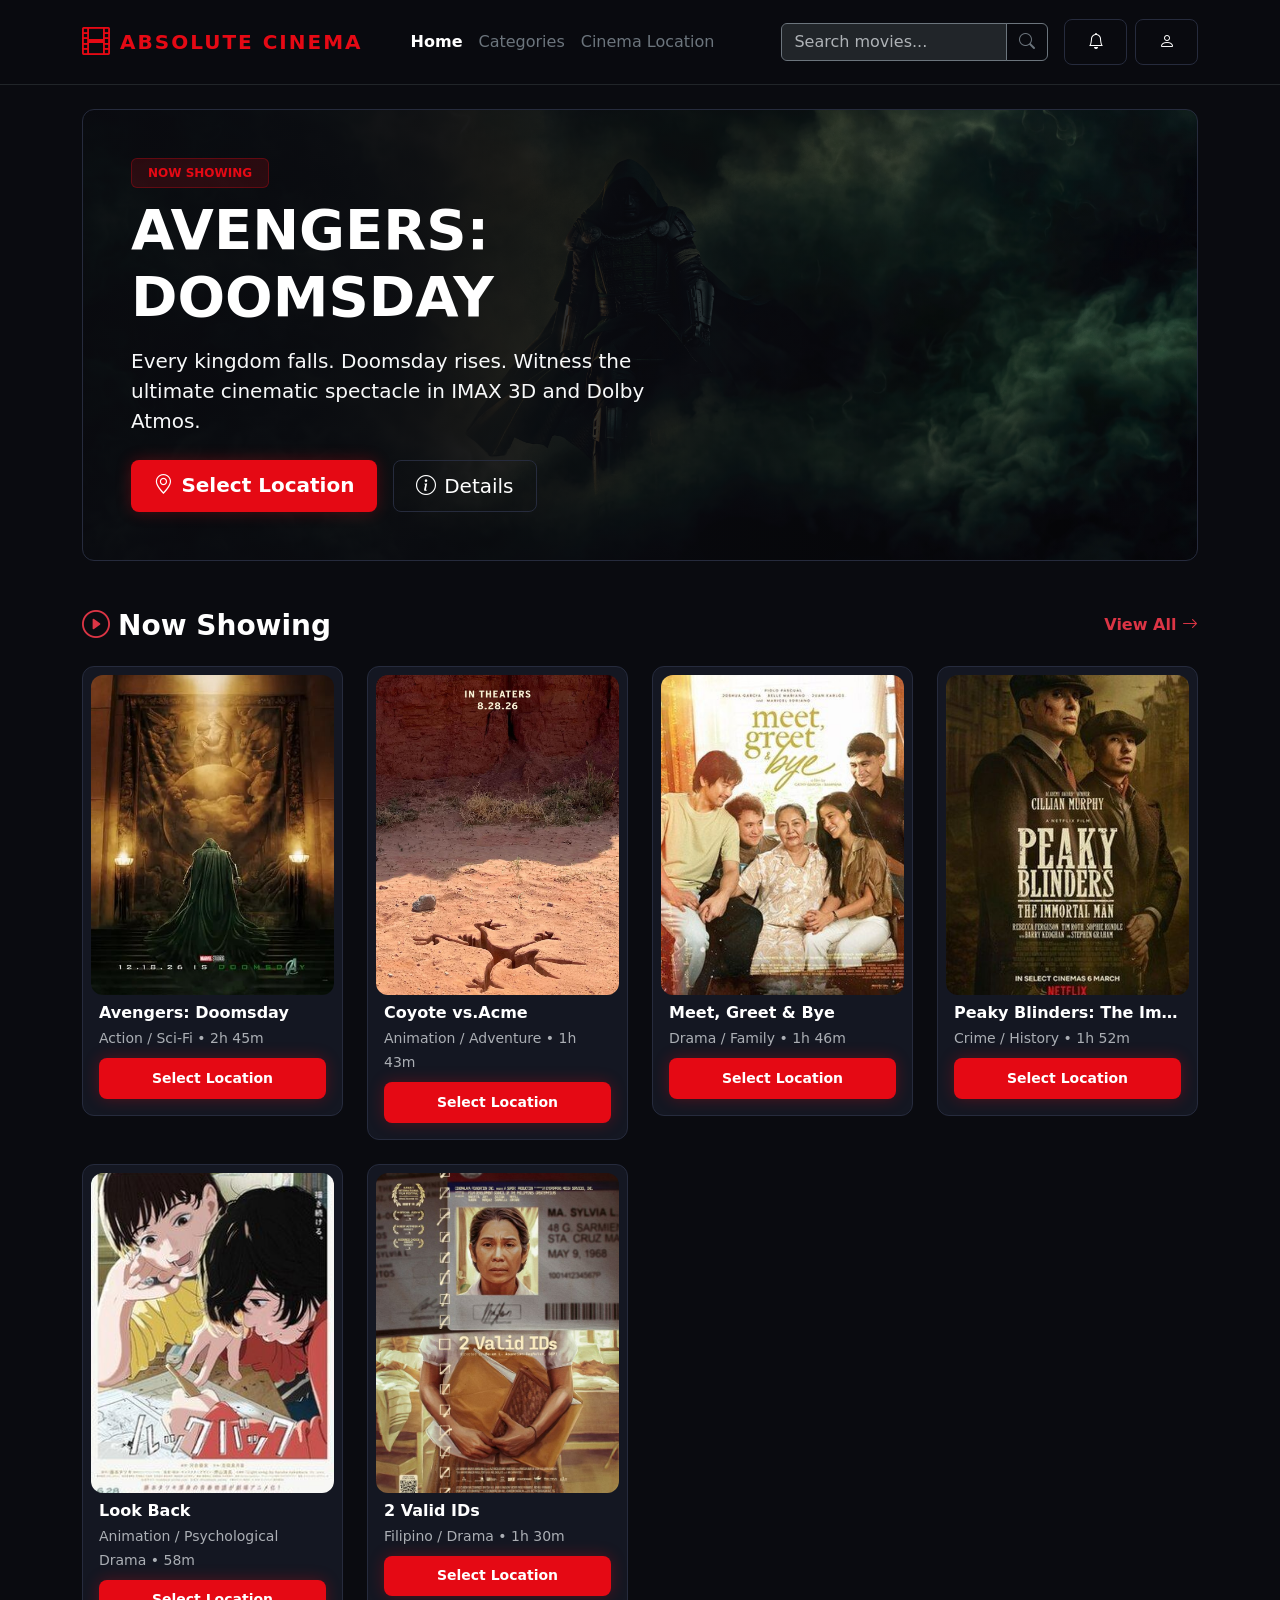
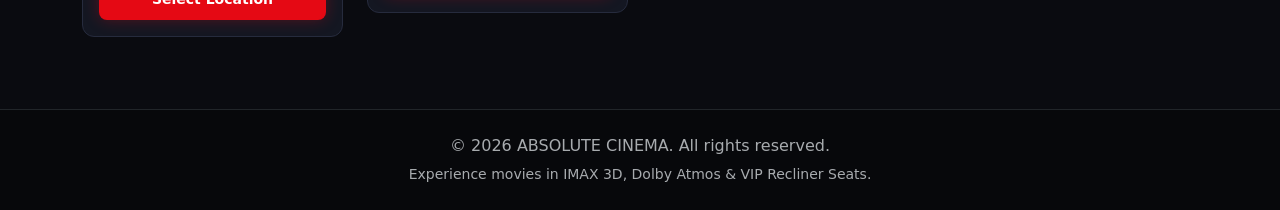
==== browse.html @ 1aeef42d "Update links from select-seats.html to location.html" ====
<!DOCTYPE html>
<html lang="en" data-bs-theme="dark">
<head>
  <meta charset="UTF-8">
  <meta name="viewport" content="width=device-width, initial-scale=1.0">
  <title>ABSOLUTE CINEMA</title>
  <link href="https://cdn.jsdelivr.net/npm/bootstrap@5.3.2/dist/css/bootstrap.min.css" rel="stylesheet">
  <link href="https://cdn.jsdelivr.net/npm/bootstrap-icons@1.11.1/font/bootstrap-icons.css" rel="stylesheet">
  <link rel="stylesheet" href="css/style.css">
</head>
<body>
  <!-- Navigation Header -->
  <nav class="navbar navbar-expand-lg sticky-top border-bottom border-dark py-3" style="background-color: rgba(10,11,16,0.95); backdrop-filter: blur(10px);">
    <div class="container">
      <a class="navbar-brand cinema-brand d-flex align-items-center gap-2" href="browse.html">
        <i class="bi bi-film fs-3"></i> ABSOLUTE CINEMA
      </a>
      <button class="navbar-toggler" type="button" data-bs-toggle="collapse" data-bs-target="#navContent">
        <span class="navbar-toggler-icon"></span>
      </button>
      <div class="collapse navbar-collapse" id="navContent">
        <ul class="navbar-nav me-auto mb-2 mb-lg-0 ms-lg-4">
          <li class="nav-item"><a class="nav-link active fw-bold text-white" href="browse.html">Home</a></li>
          <li class="nav-item"><a class="nav-link text-secondary" href="categories.html">Categories</a></li>
          <li class="nav-item"><a class="nav-link text-secondary" href="location.html">Cinema Location</a></li>
        </ul>
        <form class="d-flex me-3" action="search.html" method="GET">
          <div class="input-group">
            <input class="form-control bg-dark text-light border-secondary" type="search" name="q" placeholder="Search movies...">
            <button class="btn btn-outline-secondary" type="submit"><i class="bi bi-search"></i></button>
          </div>
        </form>
        <div class="d-flex gap-2">
          <a href="notifications.html" class="btn btn-cinema-outline position-relative"><i class="bi bi-bell"></i></a>
          <a href="profile.html" class="btn btn-cinema-outline"><i class="bi bi-person"></i></a>
        </div>
      </div>
    </div>
  </nav>
  <main class="py-4">

<div class="container">
  <!-- Hero Featured Banner -->
  <div class="bg-cinema-card p-4 p-md-5 mb-5 overflow-hidden position-relative" style="background: linear-gradient(90deg, rgba(10,11,16,0.95) 30%, rgba(10,11,16,0.4)), url('images/doomsday_landscape.jpg') center/cover;">
    <div class="row align-items-center">
      <div class="col-lg-7">
        <span class="badge badge-format mb-2 px-3 py-2">NOW SHOWING</span>
        <h1 class="display-4 fw-bold text-white mb-3">AVENGERS: DOOMSDAY</h1>
        <p class="lead text-light mb-4">Every kingdom falls. Doomsday rises. Witness the ultimate cinematic spectacle in IMAX 3D and Dolby Atmos.</p>
        <div class="d-flex gap-3">
          <a href="select-seats.html" class="btn btn-cinema btn-lg"><i class="bi bi-geo-alt me-2"></i>Select Location</a>
          <a href="movie-detail.html" class="btn btn-cinema-outline btn-lg"><i class="bi bi-info-circle me-2"></i>Details</a>
        </div>
      </div>
    </div>
  </div>

  <!-- Now Showing Section -->
  <div class="d-flex justify-content-between align-items-center mb-4">
    <h3 class="fw-bold m-0"><i class="bi bi-play-circle text-danger me-2"></i>Now Showing</h3>
    <a href="categories.html" class="text-danger text-decoration-none fw-semibold">View All <i class="bi bi-arrow-right"></i></a>
  </div>

  <div class="row g-4 mb-5">
    <div class="col-6 col-md-4 col-lg-3">
      <div class="poster-card bg-cinema-card p-2">
        <a href="movie-detail.html"><img src="images/avengersdoomsday.jpg" class="poster-img" alt="Poster"></a>
        <div class="p-2">
          <h6 class="fw-bold mb-1 text-truncate">Avengers: Doomsday</h6>
          <small class="text-muted">Action / Sci-Fi • 2h 45m</small>
          <a href="location.html" class="btn btn-cinema btn-sm w-100 mt-2">Select Location</a>
        </div>
      </div>
    </div>
    <div class="col-6 col-md-4 col-lg-3">
      <div class="poster-card bg-cinema-card p-2">
        <a href="movie-detail.html"><img src="images/coyotevsacme.jpg" class="poster-img" alt="Poster"></a>
        <div class="p-2">
          <h6 class="fw-bold mb-1 text-truncate">Coyote vs.Acme</h6>
          <small class="text-muted">Animation / Adventure • 1h 43m</small>
          <a href="location.html" class="btn btn-cinema btn-sm w-100 mt-2">Select Location</a>
        </div>
      </div>
    </div>
    <div class="col-6 col-md-4 col-lg-3">
      <div class="poster-card bg-cinema-card p-2">
        <a href="movie-detail.html"><img src="images/meetgreetbye.jpg" class="poster-img" alt="Poster"></a>
        <div class="p-2">
          <h6 class="fw-bold mb-1 text-truncate">Meet, Greet & Bye</h6>
          <small class="text-muted">Drama / Family • 1h 46m</small>
          <a href="location.html" class="btn btn-cinema btn-sm w-100 mt-2">Select Location</a>
        </div>
      </div>
    </div>
    <div class="col-6 col-md-4 col-lg-3">
      <div class="poster-card bg-cinema-card p-2">
        <a href="movie-detail.html"><img src="images/peakyblinders.jpg" class="poster-img" alt="Poster"></a>
        <div class="p-2">
          <h6 class="fw-bold mb-1 text-truncate">Peaky Blinders: The Immortal Man</h6>
          <small class="text-muted">Crime / History • 1h 52m</small>
          <a href="location.html" class="btn btn-cinema btn-sm w-100 mt-2">Select Location</a>
        </div>
      </div>
    </div>
    <div class="col-6 col-md-4 col-lg-3">
      <div class="poster-card bg-cinema-card p-2">
        <a href="movie-detail.html"><img src="images/lookback.jpg" class="poster-img" alt="Poster"></a>
        <div class="p-2">
          <h6 class="fw-bold mb-1 text-truncate">Look Back</h6>
          <small class="text-muted">Animation / Psychological Drama • 58m</small>
          <a href="select-seats.html" class="btn btn-cinema btn-sm w-100 mt-2">Select Location</a>
        </div>
      </div>
    </div>
    <div class="col-6 col-md-4 col-lg-3">
      <div class="poster-card bg-cinema-card p-2">
        <a href="movie-detail.html"><img src="images/2validids.jpg" class="poster-img" alt="Poster"></a>
        <div class="p-2">
          <h6 class="fw-bold mb-1 text-truncate">2 Valid IDs</h6>
          <small class="text-muted">Filipino / Drama • 1h 30m</small>
          <a href="select-seats.html" class="btn btn-cinema btn-sm w-100 mt-2">Select Location</a>
        </div>
      </div>
    </div>
  </div>
</div>
  </main>
  <!-- Footer -->
  <footer class="border-top border-dark py-4 mt-auto" style="background-color: #07080b;">
    <div class="container text-center text-muted">
      <p class="mb-1">&copy; 2026 ABSOLUTE CINEMA. All rights reserved.</p>
      <small>Experience movies in IMAX 3D, Dolby Atmos & VIP Recliner Seats.</small>
    </div>
  </footer>
  <script src="https://cdn.jsdelivr.net/npm/bootstrap@5.3.2/dist/js/bootstrap.bundle.min.js"></script>
  <script src="js/main.js"></script>
</body>
</html>
---- css/style.css ----
:root {
  --bg-dark: #0a0b10;
  --bg-card: #141722;
  --bg-card-hover: #1e2232;
  --border-color: #262b3d;
  --primary-red: #e50914;
  --primary-red-hover: #f6121d;
  --text-muted: #8c96ab;
}

body {
  background-color: var(--bg-dark);
  color: #ffffff;
  font-family: 'Segoe UI', system-ui, -apple-system, sans-serif;
  min-height: 100vh;
  display: flex;
  flex-direction: column;
}

main {
  flex: 1;
}

/* Layout Containers */
.nav-cinema {
  background-color: rgba(10, 11, 16, 0.95);
  backdrop-filter: blur(10px);
}

.footer-cinema {
  background-color: #07080b;
}

.container-profile {
  max-width: 920px;
}

/* Cards & Glass Panels */
.bg-cinema-card {
  background-color: var(--bg-card);
  border: 1px solid var(--border-color);
  border-radius: 12px;
}

.glass-panel {
  background-color: var(--bg-card);
  border: 1px solid var(--border-color);
  box-shadow: 0 10px 30px rgba(0, 0, 0, 0.5);
  backdrop-filter: blur(12px);
}

/* Glowing Avatar Ring */
.avatar-glow {
  width: 90px;
  height: 90px;
  padding: 3px;
  background: linear-gradient(135deg, var(--primary-red), #f59e0b, #800000);
  box-shadow: 0 0 25px rgba(229, 9, 20, 0.45);
}

.avatar-inner {
  width: 100%;
  height: 100%;
  border-radius: 50%;
  background-color: var(--bg-dark);
  display: flex;
  align-items: center;
  justify-content: center;
  font-weight: 700;
  font-size: 1.75rem;
  color: #ffffff;
}

/* Points Card & VIP Badges */
.points-card {
  background-color: var(--bg-dark);
  min-width: 140px;
}

.text-points-label {
  font-size: 0.65rem;
}

.text-brand-red {
  color: var(--primary-red) !important;
}

.badge-vip {
  background-color: rgba(245, 158, 11, 0.15);
  color: #f59e0b;
  border: 1px solid rgba(245, 158, 11, 0.4);
  font-size: 0.7rem;
  letter-spacing: 0.5px;
}

/* Form Controls */
.custom-input {
  background-color: var(--bg-dark) !important;
  border: 1px solid var(--border-color) !important;
  color: #ffffff !important;
  border-radius: 0.75rem;
}

.custom-input:focus {
  border-color: var(--primary-red) !important;
  box-shadow: 0 0 10px rgba(229, 9, 20, 0.3) !important;
}

/* Buttons */
.btn-brand-red,
.btn-cinema {
  background-color: var(--primary-red);
  color: #ffffff;
  font-weight: 600;
  border: none;
  border-radius: 8px;
  padding: 0.6rem 1.4rem;
  box-shadow: 0 0 15px rgba(229, 9, 20, 0.3);
  transition: all 0.2s ease;
}

.btn-brand-red:hover,
.btn-cinema:hover {
  background-color: var(--primary-red-hover);
  color: #ffffff;
  box-shadow: 0 0 20px rgba(229, 9, 20, 0.6);
}

.btn-cinema-outline {
  background-color: transparent;
  color: #ffffff;
  border: 1px solid var(--border-color);
  border-radius: 8px;
  padding: 0.6rem 1.4rem;
}

.btn-cinema-outline:hover {
  background-color: var(--bg-card-hover);
  color: #ffffff;
}

.btn-logout {
  background-color: rgba(229, 9, 20, 0.15);
  color: var(--primary-red);
  border: 1px solid rgba(229, 9, 20, 0.3);
  font-weight: 600;
  border-radius: 8px;
  padding: 0.6rem 1.4rem;
  transition: all 0.2s ease;
  text-decoration: none;
}

.btn-logout:hover {
  background-color: var(--primary-red);
  color: #ffffff;
}

/* Other Cinema Component Styles */
.cinema-brand {
  font-weight: 800;
  letter-spacing: 2px;
  color: var(--primary-red);
}

.poster-card {
  position: relative;
  overflow: hidden;
  border-radius: 12px;
  transition: transform 0.3s ease, box-shadow 0.3s ease;
}

.poster-card:hover {
  transform: translateY(-5px);
  box-shadow: 0 10px 20px rgba(0,0,0,0.5);
}

.poster-img {
  width: 100%;
  height: 320px;
  object-fit: cover;
  border-radius: 12px;
}

.screen-indicator {
  height: 8px;
  background: linear-gradient(to bottom, var(--primary-red), transparent);
  border-radius: 50% 50% 0 0 / 100% 100% 0 0;
  box-shadow: 0 -5px 15px rgba(229, 9, 20, 0.6);
  margin-bottom: 2rem;
}

.seat {
  width: 32px;
  height: 32px;
  border-radius: 6px;
  background-color: #2a3042;
  cursor: pointer;
  display: flex;
  align-items: center;
  justify-content: center;
  font-size: 0.75rem;
  user-select: none;
  transition: all 0.2s;
}

.seat.available:hover {
  background-color: #3b435d;
}

.seat.selected {
  background-color: var(--primary-red);
  color: #fff;
}

.seat.occupied {
  background-color: #171a24;
  color: #4a5268;
  cursor: not-allowed;
}

.badge-format {
  background-color: rgba(229, 9, 20, 0.15);
  color: var(--primary-red);
  border: 1px solid rgba(229, 9, 20, 0.3);
}
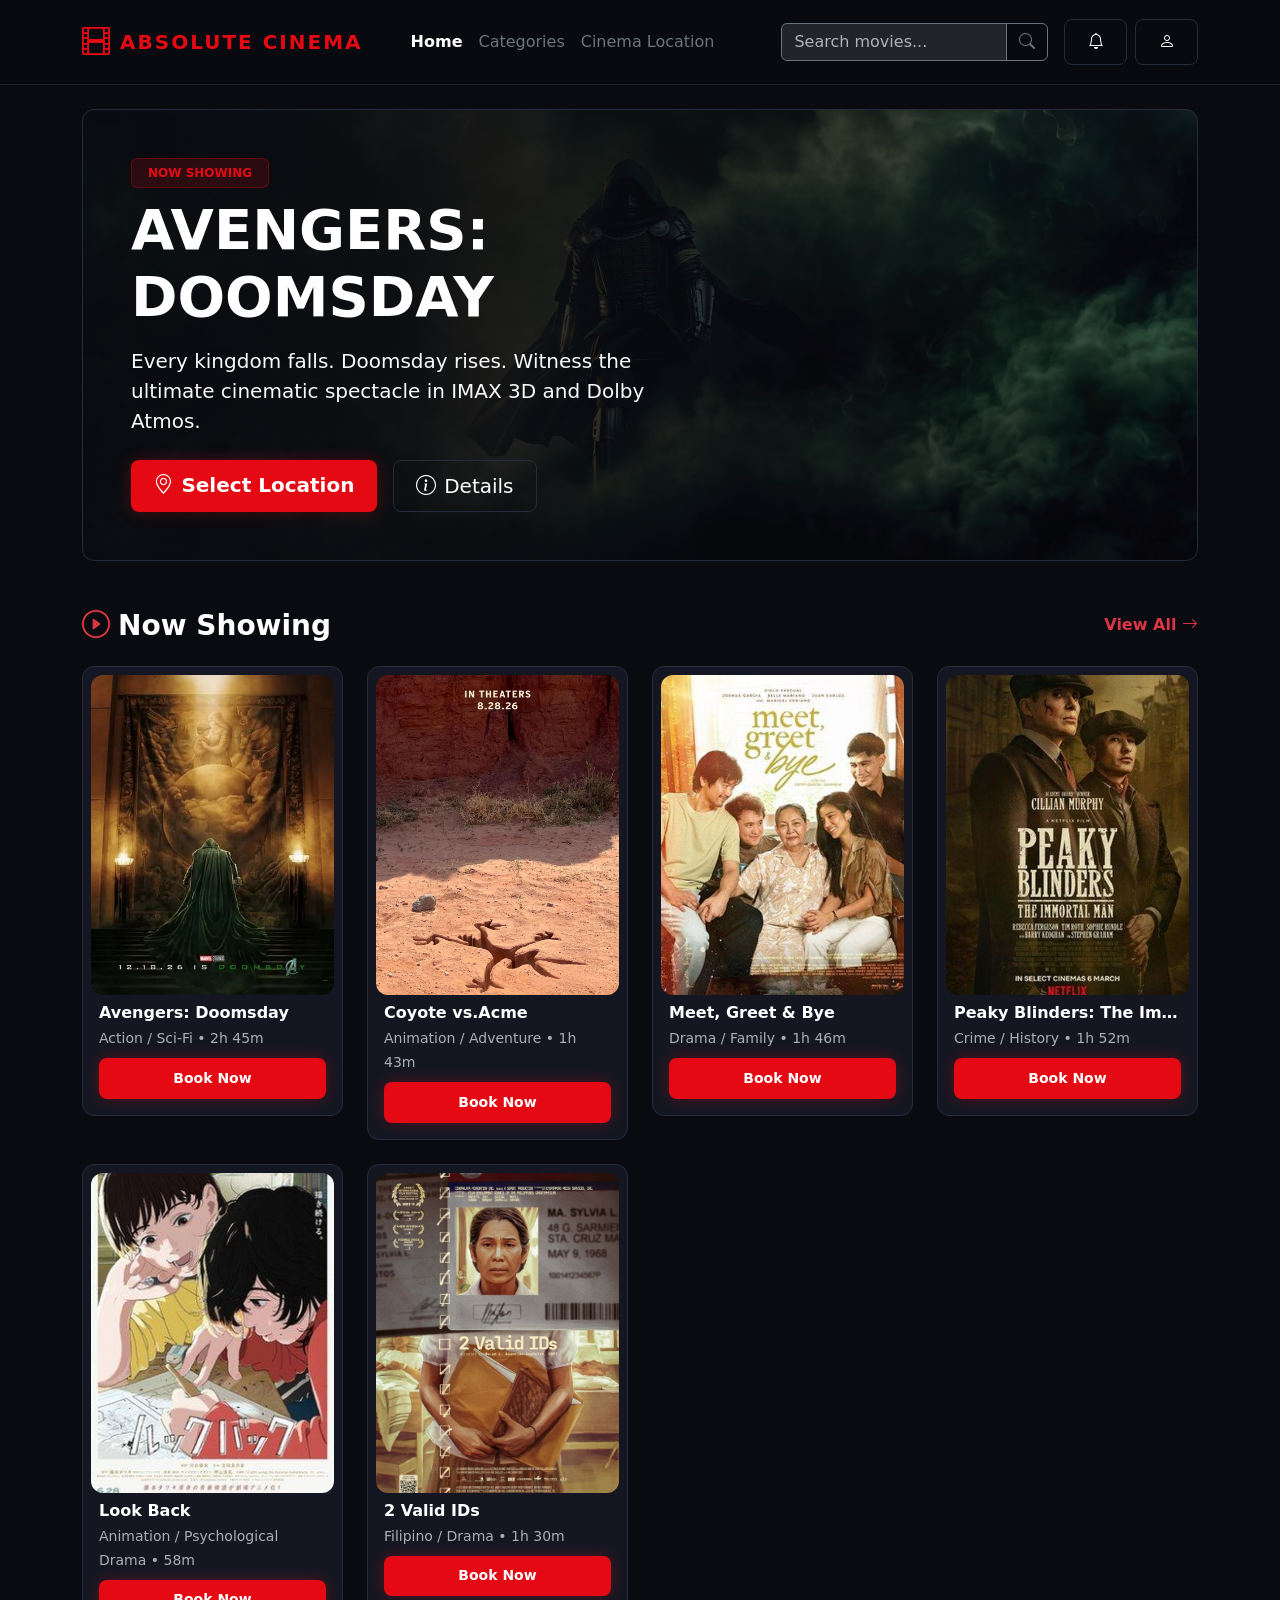
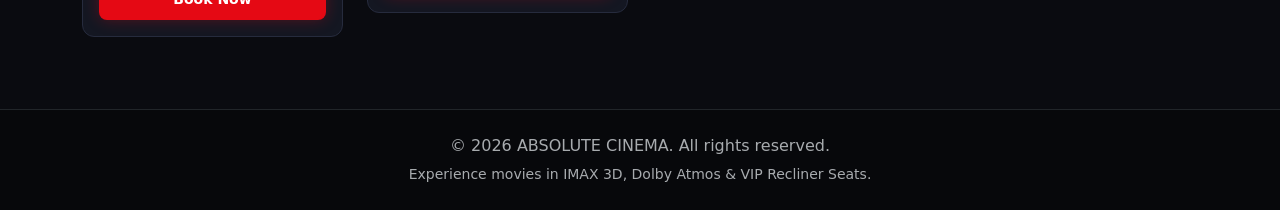
==== commit 11b3239c: "Update browse.html" ====
--- a/browse.html
+++ b/browse.html
@@ -64,61 +64,61 @@
   <div class="row g-4 mb-5">
     <div class="col-6 col-md-4 col-lg-3">
       <div class="poster-card bg-cinema-card p-2">
-        <a href="movie-detail.html"><img src="images/avengersdoomsday.jpg" class="poster-img" alt="Poster"></a>
+        <a href="movie-detail.html?id=avengers-doomsday"><img src="images/avengersdoomsday.jpg" class="poster-img" alt="Poster"></a>
         <div class="p-2">
           <h6 class="fw-bold mb-1 text-truncate">Avengers: Doomsday</h6>
           <small class="text-muted">Action / Sci-Fi • 2h 45m</small>
-          <a href="location.html" class="btn btn-cinema btn-sm w-100 mt-2">Select Location</a>
+          <a href="movie-detail.html?id=avengers-doomsday" class="btn btn-cinema btn-sm w-100 mt-2">Book Now</a>
         </div>
       </div>
     </div>
     <div class="col-6 col-md-4 col-lg-3">
       <div class="poster-card bg-cinema-card p-2">
-        <a href="movie-detail.html"><img src="images/coyotevsacme.jpg" class="poster-img" alt="Poster"></a>
+        <a href="movie-detail.html?id=coyote-vs-acme"><img src="images/coyotevsacme.jpg" class="poster-img" alt="Poster"></a>
         <div class="p-2">
           <h6 class="fw-bold mb-1 text-truncate">Coyote vs.Acme</h6>
           <small class="text-muted">Animation / Adventure • 1h 43m</small>
-          <a href="location.html" class="btn btn-cinema btn-sm w-100 mt-2">Select Location</a>
+          <a href="movie-detail.html?id=coyote-vs-acme" class="btn btn-cinema btn-sm w-100 mt-2">Book Now</a>
         </div>
       </div>
     </div>
     <div class="col-6 col-md-4 col-lg-3">
       <div class="poster-card bg-cinema-card p-2">
-        <a href="movie-detail.html"><img src="images/meetgreetbye.jpg" class="poster-img" alt="Poster"></a>
+        <a href="movie-detail.html?id=meet-greet-bye"><img src="images/meetgreetbye.jpg" class="poster-img" alt="Poster"></a>
         <div class="p-2">
           <h6 class="fw-bold mb-1 text-truncate">Meet, Greet & Bye</h6>
           <small class="text-muted">Drama / Family • 1h 46m</small>
-          <a href="location.html" class="btn btn-cinema btn-sm w-100 mt-2">Select Location</a>
+          <a href="movie-detail.html?id=meet-greet-bye" class="btn btn-cinema btn-sm w-100 mt-2">Book Now</a>
         </div>
       </div>
     </div>
     <div class="col-6 col-md-4 col-lg-3">
       <div class="poster-card bg-cinema-card p-2">
-        <a href="movie-detail.html"><img src="images/peakyblinders.jpg" class="poster-img" alt="Poster"></a>
+        <a href="movie-detail.html?id=peaky-blinders"><img src="images/peakyblinders.jpg" class="poster-img" alt="Poster"></a>
         <div class="p-2">
           <h6 class="fw-bold mb-1 text-truncate">Peaky Blinders: The Immortal Man</h6>
           <small class="text-muted">Crime / History • 1h 52m</small>
-          <a href="location.html" class="btn btn-cinema btn-sm w-100 mt-2">Select Location</a>
+          <a href="movie-detail.html?id=peaky-blinders" class="btn btn-cinema btn-sm w-100 mt-2">Book Now</a>
         </div>
       </div>
     </div>
     <div class="col-6 col-md-4 col-lg-3">
       <div class="poster-card bg-cinema-card p-2">
-        <a href="movie-detail.html"><img src="images/lookback.jpg" class="poster-img" alt="Poster"></a>
+        <a href="movie-detail.html?id=look-back"><img src="images/lookback.jpg" class="poster-img" alt="Poster"></a>
         <div class="p-2">
           <h6 class="fw-bold mb-1 text-truncate">Look Back</h6>
           <small class="text-muted">Animation / Psychological Drama • 58m</small>
-          <a href="select-seats.html" class="btn btn-cinema btn-sm w-100 mt-2">Select Location</a>
+          <a href="movie-detail.html?id=look-back" class="btn btn-cinema btn-sm w-100 mt-2">Book Now</a>
         </div>
       </div>
     </div>
     <div class="col-6 col-md-4 col-lg-3">
       <div class="poster-card bg-cinema-card p-2">
-        <a href="movie-detail.html"><img src="images/2validids.jpg" class="poster-img" alt="Poster"></a>
+        <a href="movie-detail.html?id=2-valid-ids"><img src="images/2validids.jpg" class="poster-img" alt="Poster"></a>
         <div class="p-2">
           <h6 class="fw-bold mb-1 text-truncate">2 Valid IDs</h6>
           <small class="text-muted">Filipino / Drama • 1h 30m</small>
-          <a href="select-seats.html" class="btn btn-cinema btn-sm w-100 mt-2">Select Location</a>
+          <a href="movie-detail.html?id=2-valid-ids" class="btn btn-cinema btn-sm w-100 mt-2">Book Now</a>
         </div>
       </div>
     </div>
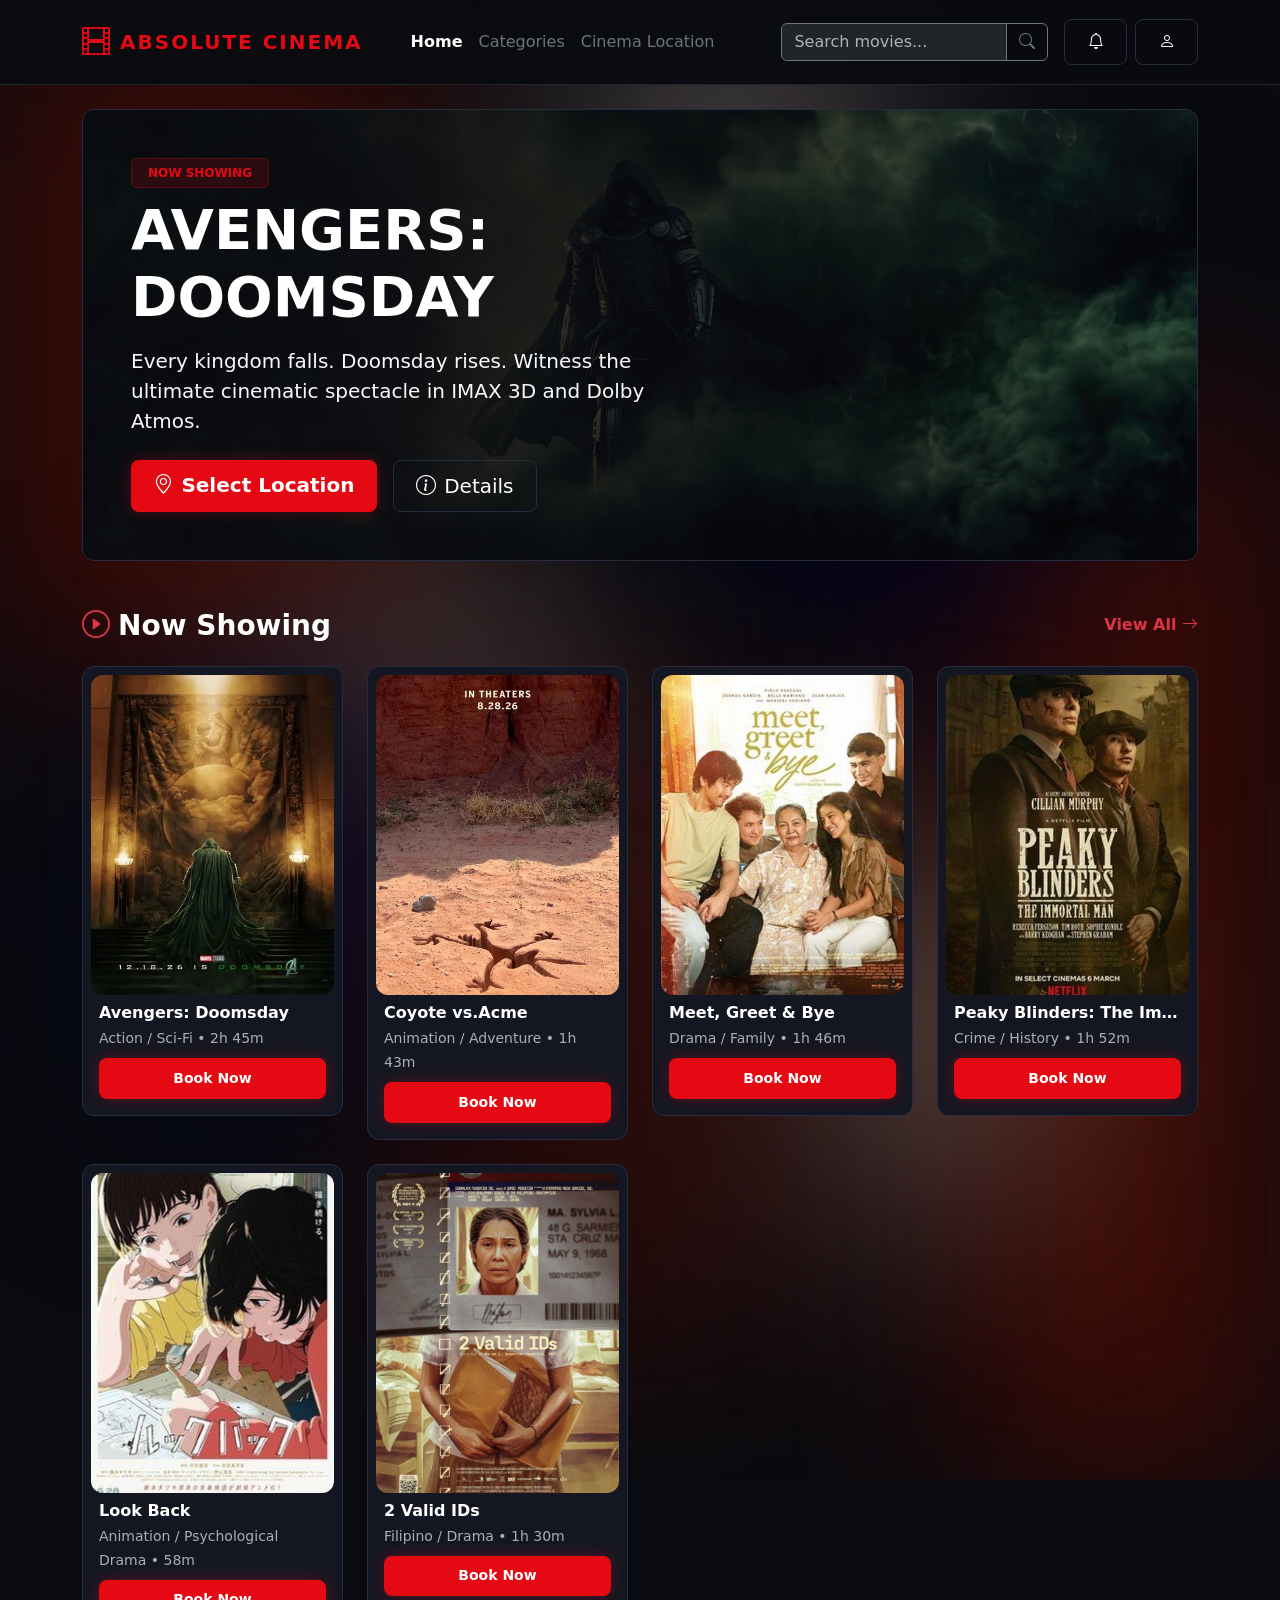
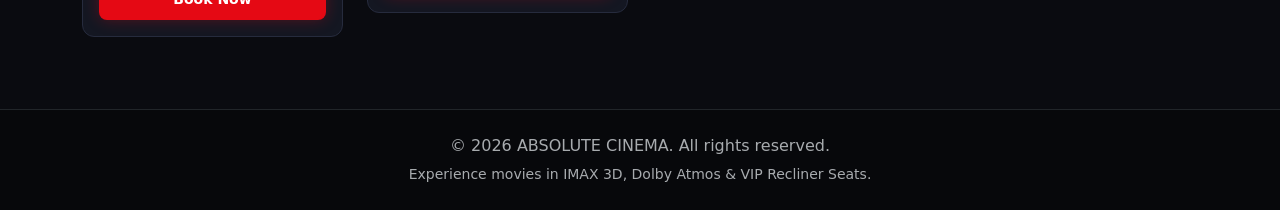
==== commit d5e7472e: "Update browse.html" ====
--- a/browse.html
+++ b/browse.html
@@ -9,6 +9,18 @@
   <link rel="stylesheet" href="css/style.css">
 </head>
 <body>
+
+<div class="blur-background">
+  <div class="blur-rect rect-1"></div>
+  <div class="blur-rect rect-2"></div>
+  <div class="blur-rect rect-3"></div>
+  <div class="blur-rect rect-4"></div>
+  <div class="blur-rect rect-5"></div>
+  <div class="blur-rect rect-6"></div>
+  <div class="blur-rect rect-7"></div>
+  <div class="blur-rect rect-8"></div>
+</div>
+
   <!-- Navigation Header -->
   <nav class="navbar navbar-expand-lg sticky-top border-bottom border-dark py-3" style="background-color: rgba(10,11,16,0.95); backdrop-filter: blur(10px);">
     <div class="container">
--- a/css/style.css
+++ b/css/style.css
@@ -7,6 +7,140 @@
   --primary-red-hover: #f6121d;
   --text-muted: #8c96ab;
 }
+
+/* ==========================================
+   BASE AMBIENT LAYER BLUR CONTAINER
+   ========================================== */
+
+.blur-background {
+  position: absolute;
+  top: 0;
+  left: 0;
+  width: 100%;
+  height: 100%;
+  min-height: 1480px;
+  overflow: hidden;
+  z-index: -1;
+  pointer-events: none;
+  background-color: #0a0b10;
+}
+
+.blur-rect {
+  position: absolute;
+  pointer-events: none;
+}
+
+/* ==========================================
+   DEFAULT / VARIANT 1 (FIGMA CO-ORDINATES)
+   ========================================== */
+
+.blur-background .rect-1 {
+  left: 0%; right: 67.81%; top: 1.82%; bottom: 54.53%;
+  background: #3D0B05; filter: blur(99.5px);
+}
+.blur-background .rect-2 {
+  left: 75.13%; right: 0%; top: 27.77%; bottom: 0%;
+  background: #3D0B05; filter: blur(99.5px);
+}
+.blur-background .rect-3 {
+  left: 23.65%; right: 56.57%; top: 39.53%; bottom: 40.34%;
+  background: rgba(215, 198, 178, 0.38); filter: blur(118.25px);
+}
+.blur-background .rect-4 {
+  left: 47.55%; right: 32.67%; top: 0%; bottom: 79.86%;
+  background: rgba(215, 198, 178, 0.38); filter: blur(118.25px);
+}
+.blur-background .rect-5 {
+  left: 59.04%; right: 17.01%; top: 17.57%; bottom: 58.04%;
+  background: #000320; filter: blur(117.25px);
+}
+.blur-background .rect-6 {
+  left: 12.22%; right: 63.84%; top: 47.43%; bottom: 28.18%;
+  background: #000320; filter: blur(117.25px);
+}
+.blur-background .rect-7 {
+  left: 61.12%; right: 19.1%; top: 59.66%; bottom: 20.2%;
+  background: rgba(215, 198, 178, 0.38); filter: blur(118.25px);
+}
+.blur-background .rect-8 {
+  left: 31.46%; right: 36.35%; top: 47.43%; bottom: 8.92%;
+  background: rgba(61, 11, 5, 0.56); filter: blur(99.5px);
+}
+
+/* ==========================================
+   VARIANT 2 (FIGMA CO-ORDINATES)
+   ========================================== */
+
+.blur-background.variant-2 .rect-1 {
+  left: 1.86%; right: 65.96%; top: 66.59%; bottom: -10.24%;
+  background: #3D0B05; filter: blur(99.5px); transform: rotate(-89.85deg);
+}
+.blur-background.variant-2 .rect-2 {
+  left: 28.48%; right: 46.65%; top: 0.07%; bottom: 27.7%;
+  background: #3D0B05; filter: blur(99.5px); transform: rotate(-89.85deg);
+}
+.blur-background.variant-2 .rect-3 {
+  left: 40.32%; right: 39.91%; top: 55.65%; bottom: 24.22%;
+  background: rgba(215, 198, 178, 0.38); filter: blur(118.25px); transform: rotate(-89.85deg);
+}
+.blur-background.variant-2 .rect-4 {
+  left: 0.12%; right: 80.1%; top: 32.08%; bottom: 47.79%;
+  background: rgba(215, 198, 178, 0.38); filter: blur(118.25px); transform: rotate(-89.85deg);
+}
+.blur-background.variant-2 .rect-5 {
+  left: 18.05%; right: 58.01%; top: 16.75%; bottom: 58.86%;
+  background: #000320; filter: blur(117.25px); transform: rotate(-89.85deg);
+}
+.blur-background.variant-2 .rect-6 {
+  left: 48.34%; right: 27.72%; top: 62.81%; bottom: 12.8%;
+  background: #000320; filter: blur(117.25px); transform: rotate(-89.85deg);
+}
+.blur-background.variant-2 .rect-7 {
+  left: 60.92%; right: 19.3%; top: 18.91%; bottom: 60.96%;
+  background: rgba(215, 198, 178, 0.38); filter: blur(118.25px); transform: rotate(-89.85deg);
+}
+.blur-background.variant-2 .rect-8 {
+  left: 48.39%; right: 19.43%; top: 35.82%; bottom: 20.53%;
+  background: rgba(61, 11, 5, 0.56); filter: blur(99.5px); transform: rotate(-89.85deg);
+}
+
+/* ==========================================
+   VARIANT 3 (FIGMA CO-ORDINATES)
+   ========================================== */
+
+.blur-background.variant-3 .rect-1 {
+  left: 27.37%; right: 40.45%; top: -1.66%; bottom: 58.01%;
+  background: #3D0B05; filter: blur(99.5px); transform: none;
+}
+.blur-background.variant-3 .rect-2 {
+  left: 61.11%; right: 14.04%; top: 65.91%; bottom: -9.97%;
+  background: #3D0B05; filter: blur(99.5px); transform: none;
+}
+.blur-background.variant-3 .rect-3 {
+  left: 10.33%; right: 69.89%; top: 37.4%; bottom: 42.47%;
+  background: rgba(215, 198, 178, 0.53); filter: blur(118.25px); transform: none;
+}
+.blur-background.variant-3 .rect-4 {
+  left: 55.35%; right: 24.87%; top: 0.03%; bottom: 79.83%;
+  background: rgba(215, 198, 178, 0.38); filter: blur(118.25px); transform: none;
+}
+.blur-background.variant-3 .rect-5 {
+  left: 88.01%; right: -11.95%; top: 3.41%; bottom: 72.2%;
+  background: #000320; filter: blur(117.25px); transform: none;
+}
+.blur-background.variant-3 .rect-6 {
+  left: -3.71%; right: 79.77%; top: 15.64%; bottom: 59.97%;
+  background: #000320; filter: blur(117.25px); transform: none;
+}
+.blur-background.variant-3 .rect-7 {
+  left: 47.26%; right: 32.96%; top: 79.9%; bottom: -0.03%;
+  background: rgba(215, 198, 178, 0.38); filter: blur(118.25px); transform: none;
+}
+.blur-background.variant-3 .rect-8 {
+  left: 31.46%; right: 23.94%; top: 47.47%; bottom: 8.89%;
+  background: rgba(61, 11, 5, 0.56); filter: blur(99.5px); transform: none;
+}
+
 
 body {
   background-color: var(--bg-dark);
@@ -182,11 +316,11 @@
 }
 
 .screen-indicator {
-  height: 8px;
-  background: linear-gradient(to bottom, var(--primary-red), transparent);
+  height: 18px;
+  background: linear-gradient(180deg, #ffffff 0%, rgba(229, 9, 20, 0.8) 50%, rgba(229, 9, 20, 0) 100%);
   border-radius: 50% 50% 0 0 / 100% 100% 0 0;
-  box-shadow: 0 -5px 15px rgba(229, 9, 20, 0.6);
-  margin-bottom: 2rem;
+  box-shadow: 0 15px 30px rgba(229, 9, 20, 0.5);
+  transform: rotateX(-10deg);
 }
 
 .seat {
@@ -204,7 +338,7 @@
 }
 
 .seat.available:hover {
-  background-color: #3b435d;
+  background-color: #5d3b3d;
 }
 
 .seat.selected {
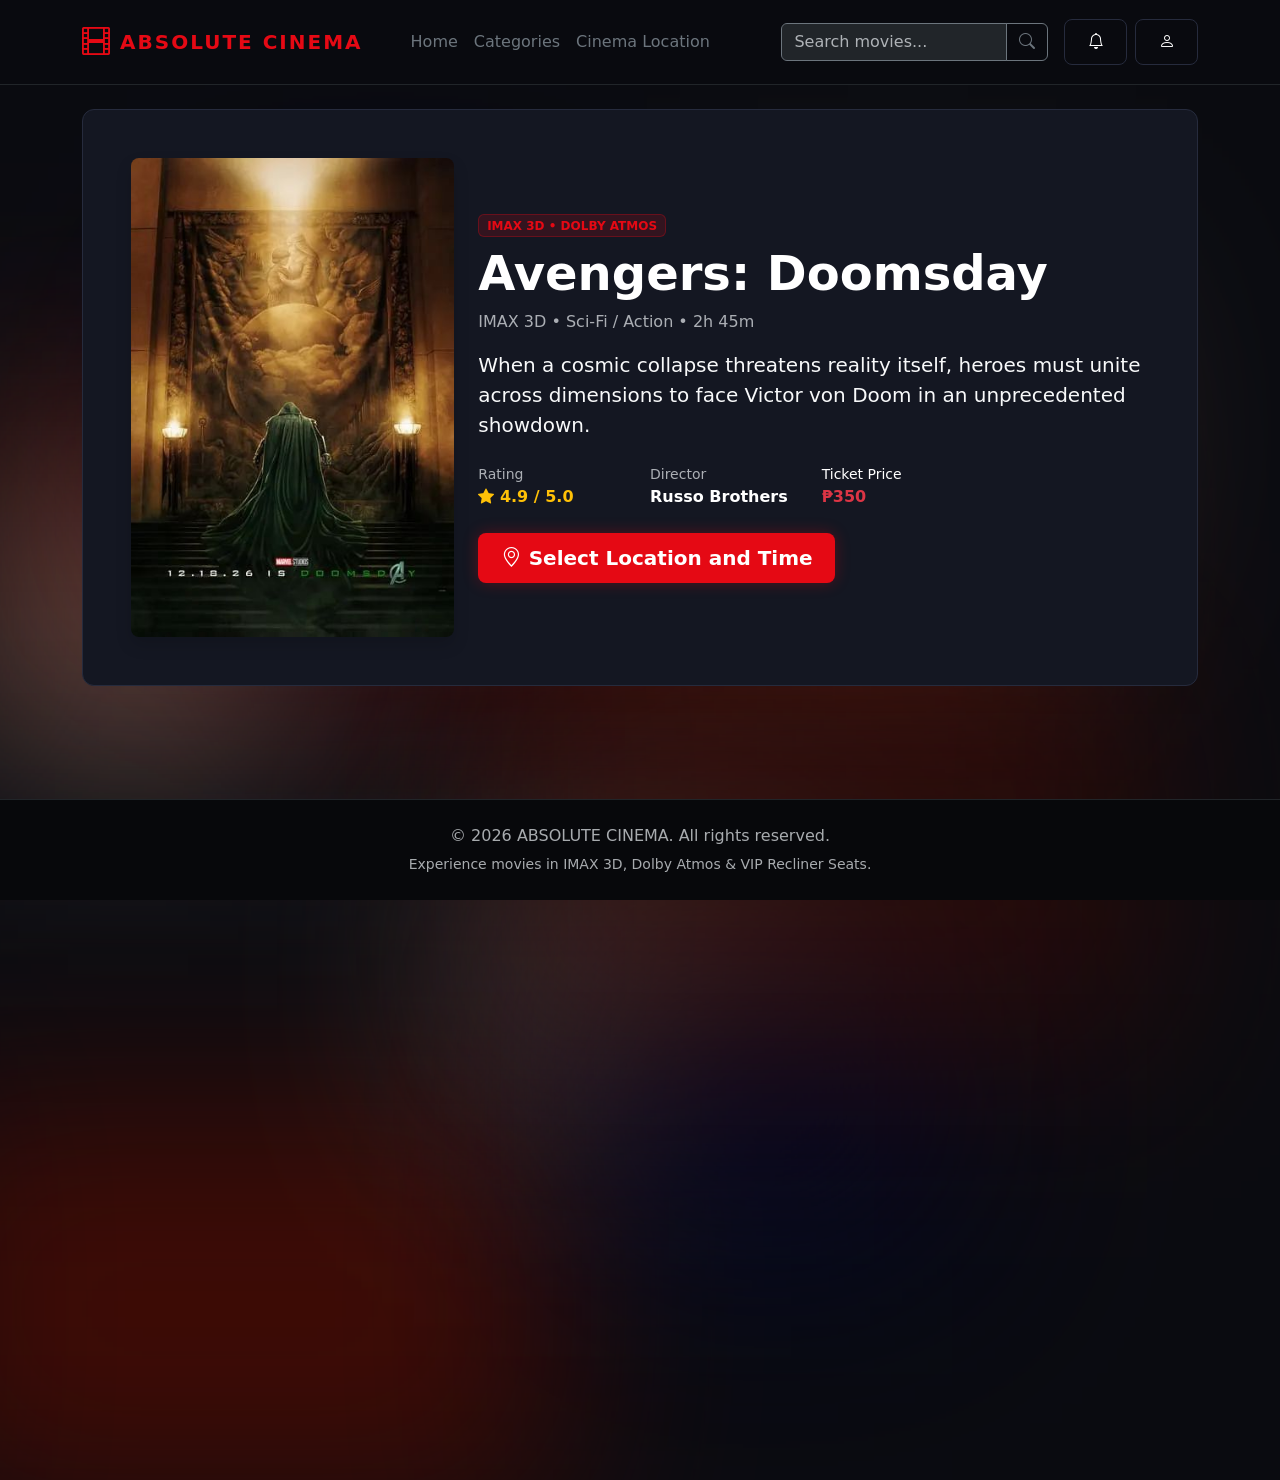
==== commit c42917e2: "Update browse.html" ====
--- a/browse.html
+++ b/browse.html
@@ -10,7 +10,7 @@
 </head>
 <body>
 
-<div class="blur-background">
+<div class="blur-background variant-2">
   <div class="blur-rect rect-1"></div>
   <div class="blur-rect rect-2"></div>
   <div class="blur-rect rect-3"></div>
@@ -32,7 +32,7 @@
       </button>
       <div class="collapse navbar-collapse" id="navContent">
         <ul class="navbar-nav me-auto mb-2 mb-lg-0 ms-lg-4">
-          <li class="nav-item"><a class="nav-link active fw-bold text-white" href="browse.html">Home</a></li>
+          <li class="nav-item"><a class="nav-link text-secondary" href="browse.html">Home</a></li>
           <li class="nav-item"><a class="nav-link text-secondary" href="categories.html">Categories</a></li>
           <li class="nav-item"><a class="nav-link text-secondary" href="location.html">Cinema Location</a></li>
         </ul>
@@ -49,93 +49,37 @@
       </div>
     </div>
   </nav>
-  <main class="py-4">
-
-<div class="container">
-  <!-- Hero Featured Banner -->
-  <div class="bg-cinema-card p-4 p-md-5 mb-5 overflow-hidden position-relative" style="background: linear-gradient(90deg, rgba(10,11,16,0.95) 30%, rgba(10,11,16,0.4)), url('images/doomsday_landscape.jpg') center/cover;">
-    <div class="row align-items-center">
-      <div class="col-lg-7">
-        <span class="badge badge-format mb-2 px-3 py-2">NOW SHOWING</span>
-        <h1 class="display-4 fw-bold text-white mb-3">AVENGERS: DOOMSDAY</h1>
-        <p class="lead text-light mb-4">Every kingdom falls. Doomsday rises. Witness the ultimate cinematic spectacle in IMAX 3D and Dolby Atmos.</p>
-        <div class="d-flex gap-3">
-          <a href="select-seats.html" class="btn btn-cinema btn-lg"><i class="bi bi-geo-alt me-2"></i>Select Location</a>
-          <a href="movie-detail.html" class="btn btn-cinema-outline btn-lg"><i class="bi bi-info-circle me-2"></i>Details</a>
+ <main class="py-4">
+    <div class="container">
+      <div class="bg-cinema-card p-4 p-md-5 mb-4">
+        <div class="row g-4 align-items-center">
+          <div class="col-md-4">
+            <img id="detail-img" src="" class="img-fluid rounded-3 shadow" alt="Movie Poster">
+          </div>
+          <div class="col-md-8">
+            <span id="detail-format" class="badge badge-format mb-2"></span>
+            <h1 id="detail-title" class="display-5 fw-bold mb-2"></h1>
+            <p id="detail-meta" class="text-muted mb-3"></p>
+            <p id="detail-description" class="lead text-light mb-4"></p>
+            <div class="row g-3 mb-4">
+              <div class="col-6 col-sm-3">
+                <small class="text-muted d-block">Rating</small>
+                <span id="detail-rating" class="fw-bold text-warning"></span>
+              </div>
+              <div class="col-6 col-sm-3">
+                <small class="text-muted d-block">Director</small>
+                <span id="detail-director" class="fw-bold"></span>
+              </div>
+              <div class="col-6 col-sm-3">
+                <small class="text d-block">Ticket Price</small>
+                <span id="detail-price" class="fw-bold text-danger"></span>
+              </div>
+            </div>
+            <a id="location-btn" href="location.html" class="btn btn-cinema btn-lg"><i class="bi bi-geo-alt me-2"></i>Select Location and Time</a>
+          </div>
         </div>
       </div>
     </div>
-  </div>
-
-  <!-- Now Showing Section -->
-  <div class="d-flex justify-content-between align-items-center mb-4">
-    <h3 class="fw-bold m-0"><i class="bi bi-play-circle text-danger me-2"></i>Now Showing</h3>
-    <a href="categories.html" class="text-danger text-decoration-none fw-semibold">View All <i class="bi bi-arrow-right"></i></a>
-  </div>
-
-  <div class="row g-4 mb-5">
-    <div class="col-6 col-md-4 col-lg-3">
-      <div class="poster-card bg-cinema-card p-2">
-        <a href="movie-detail.html?id=avengers-doomsday"><img src="images/avengersdoomsday.jpg" class="poster-img" alt="Poster"></a>
-        <div class="p-2">
-          <h6 class="fw-bold mb-1 text-truncate">Avengers: Doomsday</h6>
-          <small class="text-muted">Action / Sci-Fi • 2h 45m</small>
-          <a href="movie-detail.html?id=avengers-doomsday" class="btn btn-cinema btn-sm w-100 mt-2">Book Now</a>
-        </div>
-      </div>
-    </div>
-    <div class="col-6 col-md-4 col-lg-3">
-      <div class="poster-card bg-cinema-card p-2">
-        <a href="movie-detail.html?id=coyote-vs-acme"><img src="images/coyotevsacme.jpg" class="poster-img" alt="Poster"></a>
-        <div class="p-2">
-          <h6 class="fw-bold mb-1 text-truncate">Coyote vs.Acme</h6>
-          <small class="text-muted">Animation / Adventure • 1h 43m</small>
-          <a href="movie-detail.html?id=coyote-vs-acme" class="btn btn-cinema btn-sm w-100 mt-2">Book Now</a>
-        </div>
-      </div>
-    </div>
-    <div class="col-6 col-md-4 col-lg-3">
-      <div class="poster-card bg-cinema-card p-2">
-        <a href="movie-detail.html?id=meet-greet-bye"><img src="images/meetgreetbye.jpg" class="poster-img" alt="Poster"></a>
-        <div class="p-2">
-          <h6 class="fw-bold mb-1 text-truncate">Meet, Greet & Bye</h6>
-          <small class="text-muted">Drama / Family • 1h 46m</small>
-          <a href="movie-detail.html?id=meet-greet-bye" class="btn btn-cinema btn-sm w-100 mt-2">Book Now</a>
-        </div>
-      </div>
-    </div>
-    <div class="col-6 col-md-4 col-lg-3">
-      <div class="poster-card bg-cinema-card p-2">
-        <a href="movie-detail.html?id=peaky-blinders"><img src="images/peakyblinders.jpg" class="poster-img" alt="Poster"></a>
-        <div class="p-2">
-          <h6 class="fw-bold mb-1 text-truncate">Peaky Blinders: The Immortal Man</h6>
-          <small class="text-muted">Crime / History • 1h 52m</small>
-          <a href="movie-detail.html?id=peaky-blinders" class="btn btn-cinema btn-sm w-100 mt-2">Book Now</a>
-        </div>
-      </div>
-    </div>
-    <div class="col-6 col-md-4 col-lg-3">
-      <div class="poster-card bg-cinema-card p-2">
-        <a href="movie-detail.html?id=look-back"><img src="images/lookback.jpg" class="poster-img" alt="Poster"></a>
-        <div class="p-2">
-          <h6 class="fw-bold mb-1 text-truncate">Look Back</h6>
-          <small class="text-muted">Animation / Psychological Drama • 58m</small>
-          <a href="movie-detail.html?id=look-back" class="btn btn-cinema btn-sm w-100 mt-2">Book Now</a>
-        </div>
-      </div>
-    </div>
-    <div class="col-6 col-md-4 col-lg-3">
-      <div class="poster-card bg-cinema-card p-2">
-        <a href="movie-detail.html?id=2-valid-ids"><img src="images/2validids.jpg" class="poster-img" alt="Poster"></a>
-        <div class="p-2">
-          <h6 class="fw-bold mb-1 text-truncate">2 Valid IDs</h6>
-          <small class="text-muted">Filipino / Drama • 1h 30m</small>
-          <a href="movie-detail.html?id=2-valid-ids" class="btn btn-cinema btn-sm w-100 mt-2">Book Now</a>
-        </div>
-      </div>
-    </div>
-  </div>
-</div>
   </main>
   <!-- Footer -->
   <footer class="border-top border-dark py-4 mt-auto" style="background-color: #07080b;">
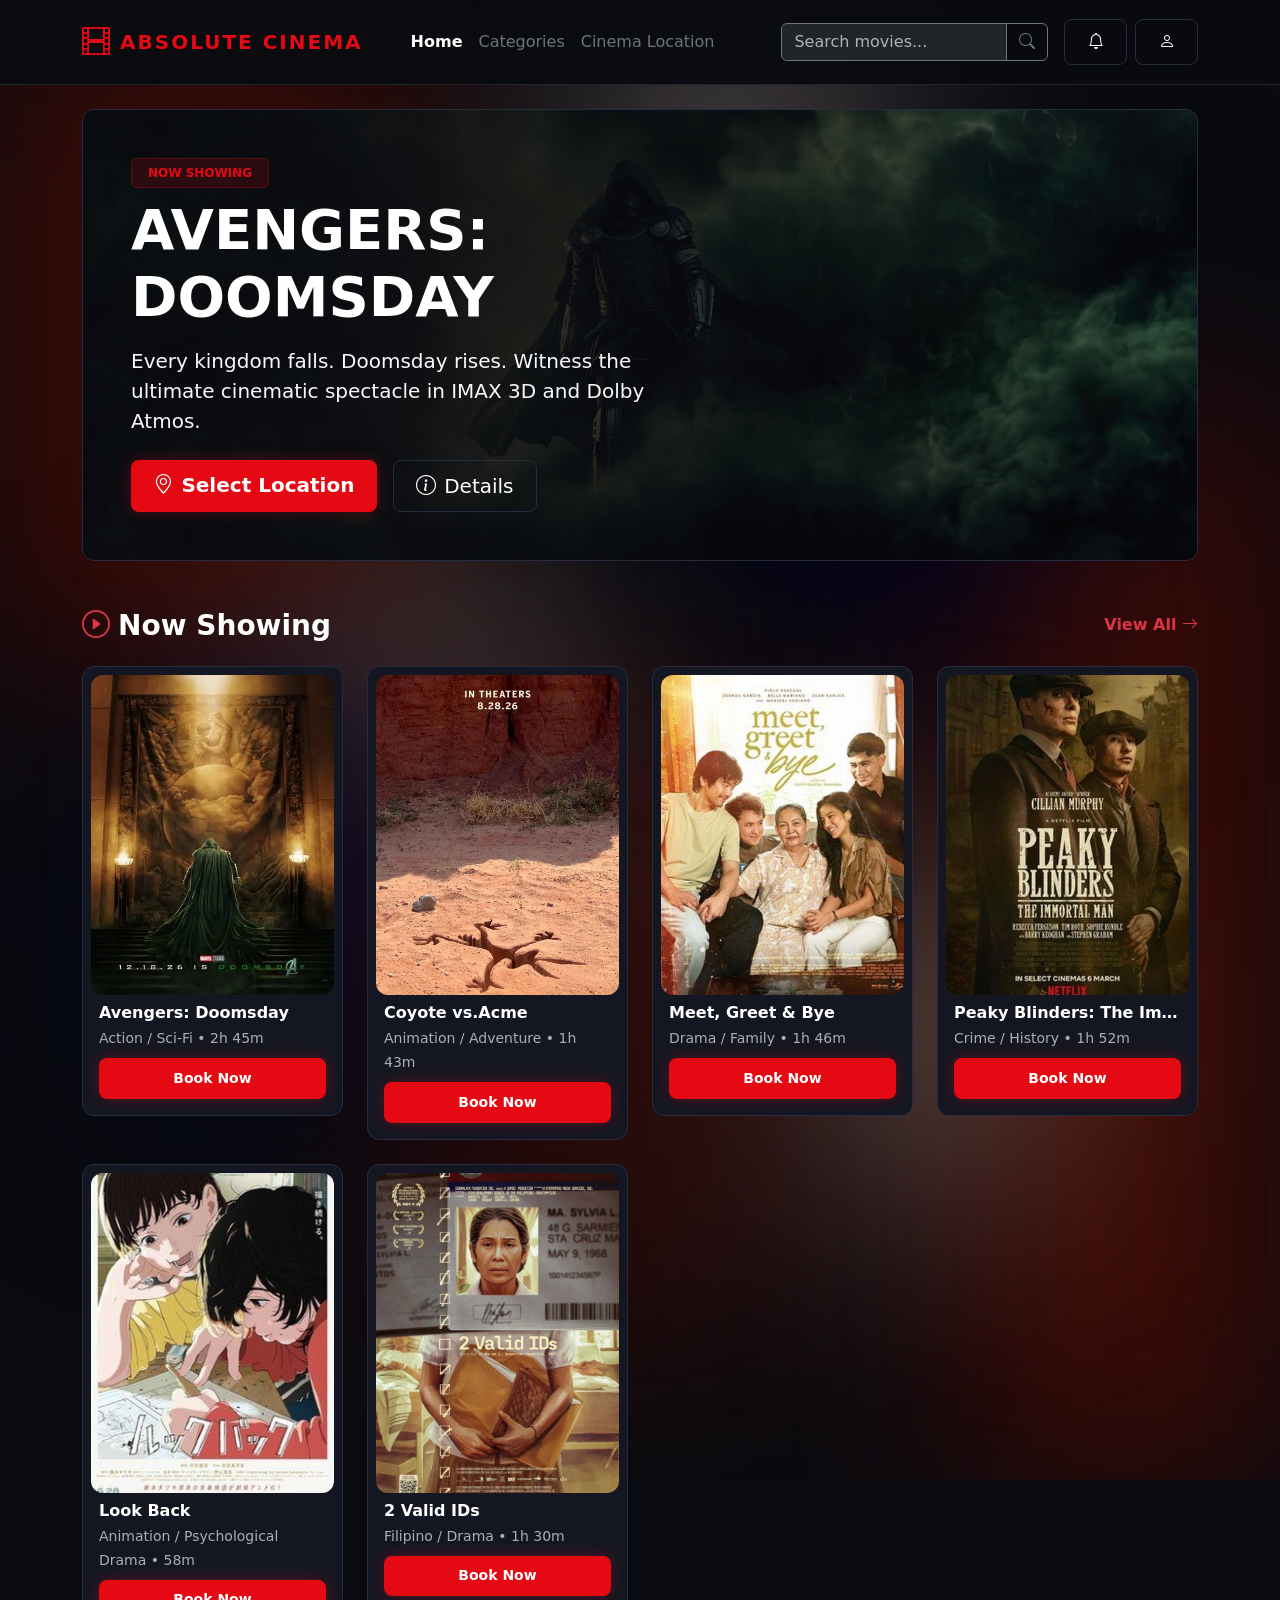
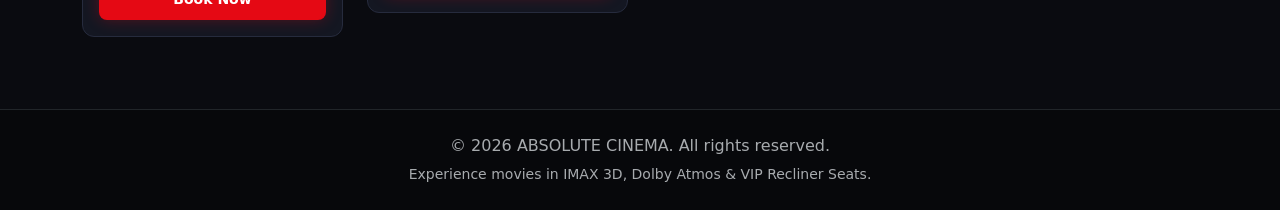
==== commit e3dbc321: "Update browse.html" ====
--- a/browse.html
+++ b/browse.html
@@ -10,7 +10,7 @@
 </head>
 <body>
 
-<div class="blur-background variant-2">
+<div class="blur-background">
   <div class="blur-rect rect-1"></div>
   <div class="blur-rect rect-2"></div>
   <div class="blur-rect rect-3"></div>
@@ -32,7 +32,7 @@
       </button>
       <div class="collapse navbar-collapse" id="navContent">
         <ul class="navbar-nav me-auto mb-2 mb-lg-0 ms-lg-4">
-          <li class="nav-item"><a class="nav-link text-secondary" href="browse.html">Home</a></li>
+          <li class="nav-item"><a class="nav-link active fw-bold text-white" href="browse.html">Home</a></li>
           <li class="nav-item"><a class="nav-link text-secondary" href="categories.html">Categories</a></li>
           <li class="nav-item"><a class="nav-link text-secondary" href="location.html">Cinema Location</a></li>
         </ul>
@@ -49,37 +49,93 @@
       </div>
     </div>
   </nav>
- <main class="py-4">
-    <div class="container">
-      <div class="bg-cinema-card p-4 p-md-5 mb-4">
-        <div class="row g-4 align-items-center">
-          <div class="col-md-4">
-            <img id="detail-img" src="" class="img-fluid rounded-3 shadow" alt="Movie Poster">
-          </div>
-          <div class="col-md-8">
-            <span id="detail-format" class="badge badge-format mb-2"></span>
-            <h1 id="detail-title" class="display-5 fw-bold mb-2"></h1>
-            <p id="detail-meta" class="text-muted mb-3"></p>
-            <p id="detail-description" class="lead text-light mb-4"></p>
-            <div class="row g-3 mb-4">
-              <div class="col-6 col-sm-3">
-                <small class="text-muted d-block">Rating</small>
-                <span id="detail-rating" class="fw-bold text-warning"></span>
-              </div>
-              <div class="col-6 col-sm-3">
-                <small class="text-muted d-block">Director</small>
-                <span id="detail-director" class="fw-bold"></span>
-              </div>
-              <div class="col-6 col-sm-3">
-                <small class="text d-block">Ticket Price</small>
-                <span id="detail-price" class="fw-bold text-danger"></span>
-              </div>
-            </div>
-            <a id="location-btn" href="location.html" class="btn btn-cinema btn-lg"><i class="bi bi-geo-alt me-2"></i>Select Location and Time</a>
-          </div>
+  <main class="py-4">
+
+<div class="container">
+  <!-- Hero Featured Banner -->
+  <div class="bg-cinema-card p-4 p-md-5 mb-5 overflow-hidden position-relative" style="background: linear-gradient(90deg, rgba(10,11,16,0.95) 30%, rgba(10,11,16,0.4)), url('images/doomsday_landscape.jpg') center/cover;">
+    <div class="row align-items-center">
+      <div class="col-lg-7">
+        <span class="badge badge-format mb-2 px-3 py-2">NOW SHOWING</span>
+        <h1 class="display-4 fw-bold text-white mb-3">AVENGERS: DOOMSDAY</h1>
+        <p class="lead text-light mb-4">Every kingdom falls. Doomsday rises. Witness the ultimate cinematic spectacle in IMAX 3D and Dolby Atmos.</p>
+        <div class="d-flex gap-3">
+          <a href="select-seats.html" class="btn btn-cinema btn-lg"><i class="bi bi-geo-alt me-2"></i>Select Location</a>
+          <a href="movie-detail.html" class="btn btn-cinema-outline btn-lg"><i class="bi bi-info-circle me-2"></i>Details</a>
         </div>
       </div>
     </div>
+  </div>
+
+  <!-- Now Showing Section -->
+  <div class="d-flex justify-content-between align-items-center mb-4">
+    <h3 class="fw-bold m-0"><i class="bi bi-play-circle text-danger me-2"></i>Now Showing</h3>
+    <a href="categories.html" class="text-danger text-decoration-none fw-semibold">View All <i class="bi bi-arrow-right"></i></a>
+  </div>
+
+  <div class="row g-4 mb-5">
+    <div class="col-6 col-md-4 col-lg-3">
+      <div class="poster-card bg-cinema-card p-2">
+        <a href="movie-detail.html?id=avengers-doomsday"><img src="images/avengersdoomsday.jpg" class="poster-img" alt="Poster"></a>
+        <div class="p-2">
+          <h6 class="fw-bold mb-1 text-truncate">Avengers: Doomsday</h6>
+          <small class="text-muted">Action / Sci-Fi • 2h 45m</small>
+          <a href="movie-detail.html?id=avengers-doomsday" class="btn btn-cinema btn-sm w-100 mt-2">Book Now</a>
+        </div>
+      </div>
+    </div>
+    <div class="col-6 col-md-4 col-lg-3">
+      <div class="poster-card bg-cinema-card p-2">
+        <a href="movie-detail.html?id=coyote-vs-acme"><img src="images/coyotevsacme.jpg" class="poster-img" alt="Poster"></a>
+        <div class="p-2">
+          <h6 class="fw-bold mb-1 text-truncate">Coyote vs.Acme</h6>
+          <small class="text-muted">Animation / Adventure • 1h 43m</small>
+          <a href="movie-detail.html?id=coyote-vs-acme" class="btn btn-cinema btn-sm w-100 mt-2">Book Now</a>
+        </div>
+      </div>
+    </div>
+    <div class="col-6 col-md-4 col-lg-3">
+      <div class="poster-card bg-cinema-card p-2">
+        <a href="movie-detail.html?id=meet-greet-bye"><img src="images/meetgreetbye.jpg" class="poster-img" alt="Poster"></a>
+        <div class="p-2">
+          <h6 class="fw-bold mb-1 text-truncate">Meet, Greet & Bye</h6>
+          <small class="text-muted">Drama / Family • 1h 46m</small>
+          <a href="movie-detail.html?id=meet-greet-bye" class="btn btn-cinema btn-sm w-100 mt-2">Book Now</a>
+        </div>
+      </div>
+    </div>
+    <div class="col-6 col-md-4 col-lg-3">
+      <div class="poster-card bg-cinema-card p-2">
+        <a href="movie-detail.html?id=peaky-blinders"><img src="images/peakyblinders.jpg" class="poster-img" alt="Poster"></a>
+        <div class="p-2">
+          <h6 class="fw-bold mb-1 text-truncate">Peaky Blinders: The Immortal Man</h6>
+          <small class="text-muted">Crime / History • 1h 52m</small>
+          <a href="movie-detail.html?id=peaky-blinders" class="btn btn-cinema btn-sm w-100 mt-2">Book Now</a>
+        </div>
+      </div>
+    </div>
+    <div class="col-6 col-md-4 col-lg-3">
+      <div class="poster-card bg-cinema-card p-2">
+        <a href="movie-detail.html?id=look-back"><img src="images/lookback.jpg" class="poster-img" alt="Poster"></a>
+        <div class="p-2">
+          <h6 class="fw-bold mb-1 text-truncate">Look Back</h6>
+          <small class="text-muted">Animation / Psychological Drama • 58m</small>
+          <a href="movie-detail.html?id=look-back" class="btn btn-cinema btn-sm w-100 mt-2">Book Now</a>
+        </div>
+      </div>
+    </div>
+    <div class="col-6 col-md-4 col-lg-3">
+      <div class="poster-card bg-cinema-card p-2">
+        <a href="movie-detail.html?id=2-valid-ids"><img src="images/2validids.jpg" class="poster-img" alt="Poster"></a>
+        <div class="p-2">
+          <h6 class="fw-bold mb-1 text-truncate">2 Valid IDs</h6>
+          <small class="text-muted">Filipino / Drama • 1h 30m</small>
+          <a href="movie-detail.html?id=2-valid-ids" class="btn btn-cinema btn-sm w-100 mt-2">Book Now</a>
+        </div>
+      </div>
+    </div>
+  </div>
+</div>
   </main>
   <!-- Footer -->
   <footer class="border-top border-dark py-4 mt-auto" style="background-color: #07080b;">
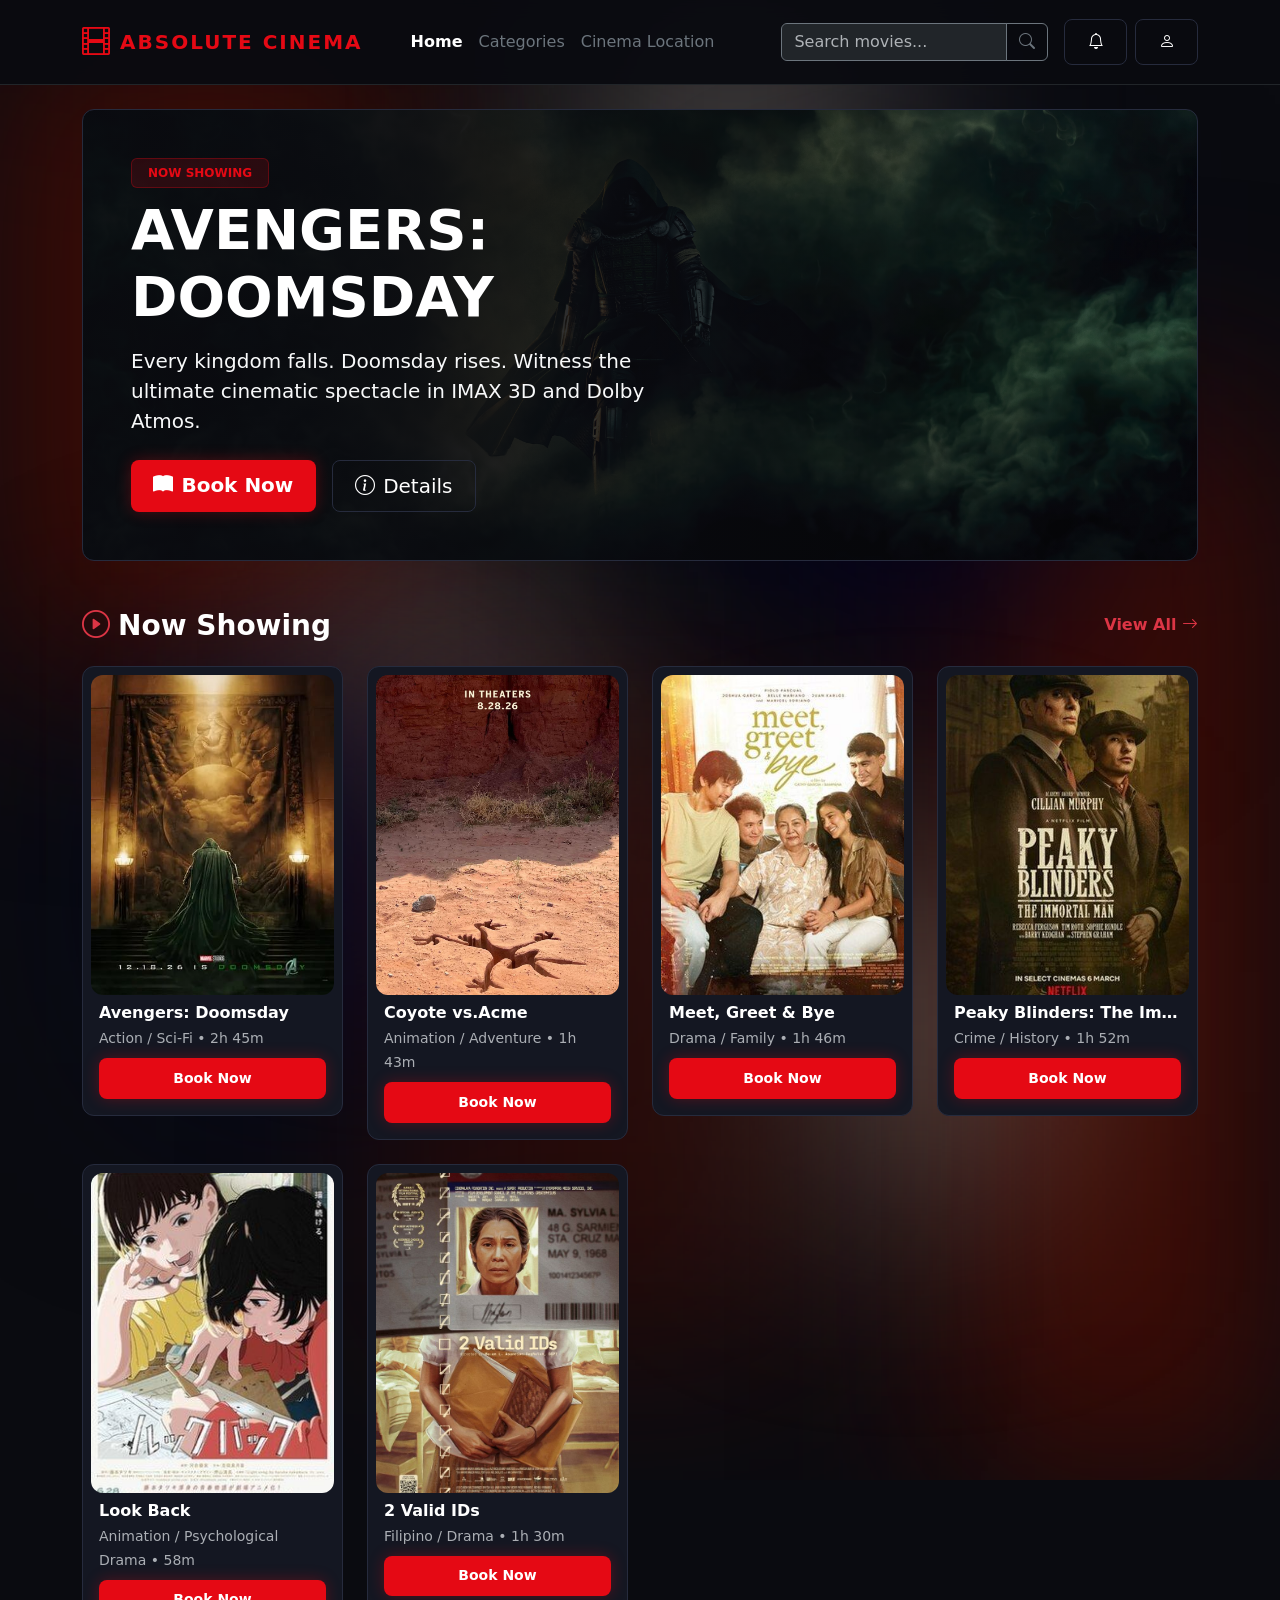
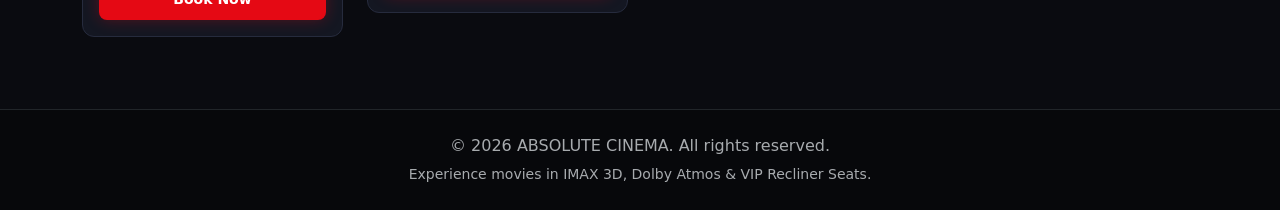
==== commit 10ad7acd: "Update booking links to showtime.html" ====
--- a/browse.html
+++ b/browse.html
@@ -60,7 +60,9 @@
         <h1 class="display-4 fw-bold text-white mb-3">AVENGERS: DOOMSDAY</h1>
         <p class="lead text-light mb-4">Every kingdom falls. Doomsday rises. Witness the ultimate cinematic spectacle in IMAX 3D and Dolby Atmos.</p>
         <div class="d-flex gap-3">
-          <a href="select-seats.html" class="btn btn-cinema btn-lg"><i class="bi bi-geo-alt me-2"></i>Select Location</a>
+          <a href="showtime.html" class="btn btn-cinema btn-lg">
+            <i class="bi bi-book-fill me-2"></i>Book Now
+          </a>
           <a href="movie-detail.html" class="btn btn-cinema-outline btn-lg"><i class="bi bi-info-circle me-2"></i>Details</a>
         </div>
       </div>
@@ -80,7 +82,7 @@
         <div class="p-2">
           <h6 class="fw-bold mb-1 text-truncate">Avengers: Doomsday</h6>
           <small class="text-muted">Action / Sci-Fi • 2h 45m</small>
-          <a href="movie-detail.html?id=avengers-doomsday" class="btn btn-cinema btn-sm w-100 mt-2">Book Now</a>
+          <a href="showtime.html?id=avengers-doomsday" class="btn btn-cinema btn-sm w-100 mt-2">Book Now</a>
         </div>
       </div>
     </div>
@@ -90,7 +92,7 @@
         <div class="p-2">
           <h6 class="fw-bold mb-1 text-truncate">Coyote vs.Acme</h6>
           <small class="text-muted">Animation / Adventure • 1h 43m</small>
-          <a href="movie-detail.html?id=coyote-vs-acme" class="btn btn-cinema btn-sm w-100 mt-2">Book Now</a>
+          <a href="showtime.html?id=coyote-vs-acme" class="btn btn-cinema btn-sm w-100 mt-2">Book Now</a>
         </div>
       </div>
     </div>
@@ -100,7 +102,7 @@
         <div class="p-2">
           <h6 class="fw-bold mb-1 text-truncate">Meet, Greet & Bye</h6>
           <small class="text-muted">Drama / Family • 1h 46m</small>
-          <a href="movie-detail.html?id=meet-greet-bye" class="btn btn-cinema btn-sm w-100 mt-2">Book Now</a>
+          <a href="showtime.html?id=meet-greet-bye" class="btn btn-cinema btn-sm w-100 mt-2">Book Now</a>
         </div>
       </div>
     </div>
@@ -110,7 +112,7 @@
         <div class="p-2">
           <h6 class="fw-bold mb-1 text-truncate">Peaky Blinders: The Immortal Man</h6>
           <small class="text-muted">Crime / History • 1h 52m</small>
-          <a href="movie-detail.html?id=peaky-blinders" class="btn btn-cinema btn-sm w-100 mt-2">Book Now</a>
+          <a href="showtime.html?id=peaky-blinders" class="btn btn-cinema btn-sm w-100 mt-2">Book Now</a>
         </div>
       </div>
     </div>
@@ -120,7 +122,7 @@
         <div class="p-2">
           <h6 class="fw-bold mb-1 text-truncate">Look Back</h6>
           <small class="text-muted">Animation / Psychological Drama • 58m</small>
-          <a href="movie-detail.html?id=look-back" class="btn btn-cinema btn-sm w-100 mt-2">Book Now</a>
+          <a href="showtime.html?id=look-back" class="btn btn-cinema btn-sm w-100 mt-2">Book Now</a>
         </div>
       </div>
     </div>
@@ -130,7 +132,7 @@
         <div class="p-2">
           <h6 class="fw-bold mb-1 text-truncate">2 Valid IDs</h6>
           <small class="text-muted">Filipino / Drama • 1h 30m</small>
-          <a href="movie-detail.html?id=2-valid-ids" class="btn btn-cinema btn-sm w-100 mt-2">Book Now</a>
+          <a href="showtime.html?id=2-valid-ids" class="btn btn-cinema btn-sm w-100 mt-2">Book Now</a>
         </div>
       </div>
     </div>
--- a/css/style.css
+++ b/css/style.css
@@ -357,3 +357,81 @@
   color: var(--primary-red);
   border: 1px solid rgba(229, 9, 20, 0.3);
 }
+
+/* ==========================================
+   DATE PICKER STRIP
+   ========================================== */
+
+#date-picker-strip {
+  display: flex;
+  gap: 0.75rem;
+  overflow-x: auto;
+  overflow-y: hidden;
+  padding: 0.5rem 0 1rem;
+  scrollbar-width: none;
+  -ms-overflow-style: none;
+}
+
+#date-picker-strip::-webkit-scrollbar {
+  display: none;
+}
+
+/* Date Buttons */
+.date-btn {
+  flex-shrink: 0;
+  width: 4rem;
+  height: 5rem;
+  border-radius: 1rem;
+  display: flex;
+  flex-direction: column;
+  align-items: center;
+  justify-content: center;
+  gap: 0.25rem;
+  background: rgba(255, 255, 255, 0.05);
+  color: var(--text-muted);
+  border: 1px solid rgba(255, 255, 255, 0.1);
+  cursor: pointer;
+  transition: all 0.25s ease;
+}
+
+/* Hover State */
+.date-btn:hover:not(.active) {
+  background: var(--bg-card-hover);
+  color: #ffffff;
+  border-color: rgba(229, 9, 20, 0.4);
+  transform: translateY(-2px);
+}
+
+/* Active State */
+.date-btn.active {
+  background: var(--primary-red);
+  color: #ffffff;
+  border-color: var(--primary-red);
+  box-shadow: 0 0 20px rgba(229, 9, 20, 0.4);
+}
+
+/* Day Label */
+.date-btn span:first-child {
+  font-size: 0.65rem;
+  font-weight: 800;
+  letter-spacing: 0.8px;
+}
+
+/* Date Number */
+.date-btn span:last-child {
+  font-size: 1.5rem;
+  font-weight: 800;
+  line-height: 1;
+}
+
+/* Active Hover */
+.date-btn.active:hover {
+  background: var(--primary-red-hover);
+  box-shadow: 0 0 25px rgba(229, 9, 20, 0.6);
+}
+
+/* Keyboard Focus */
+.date-btn:focus-visible {
+  outline: 2px solid #ffffff;
+  outline-offset: 3px;
+}
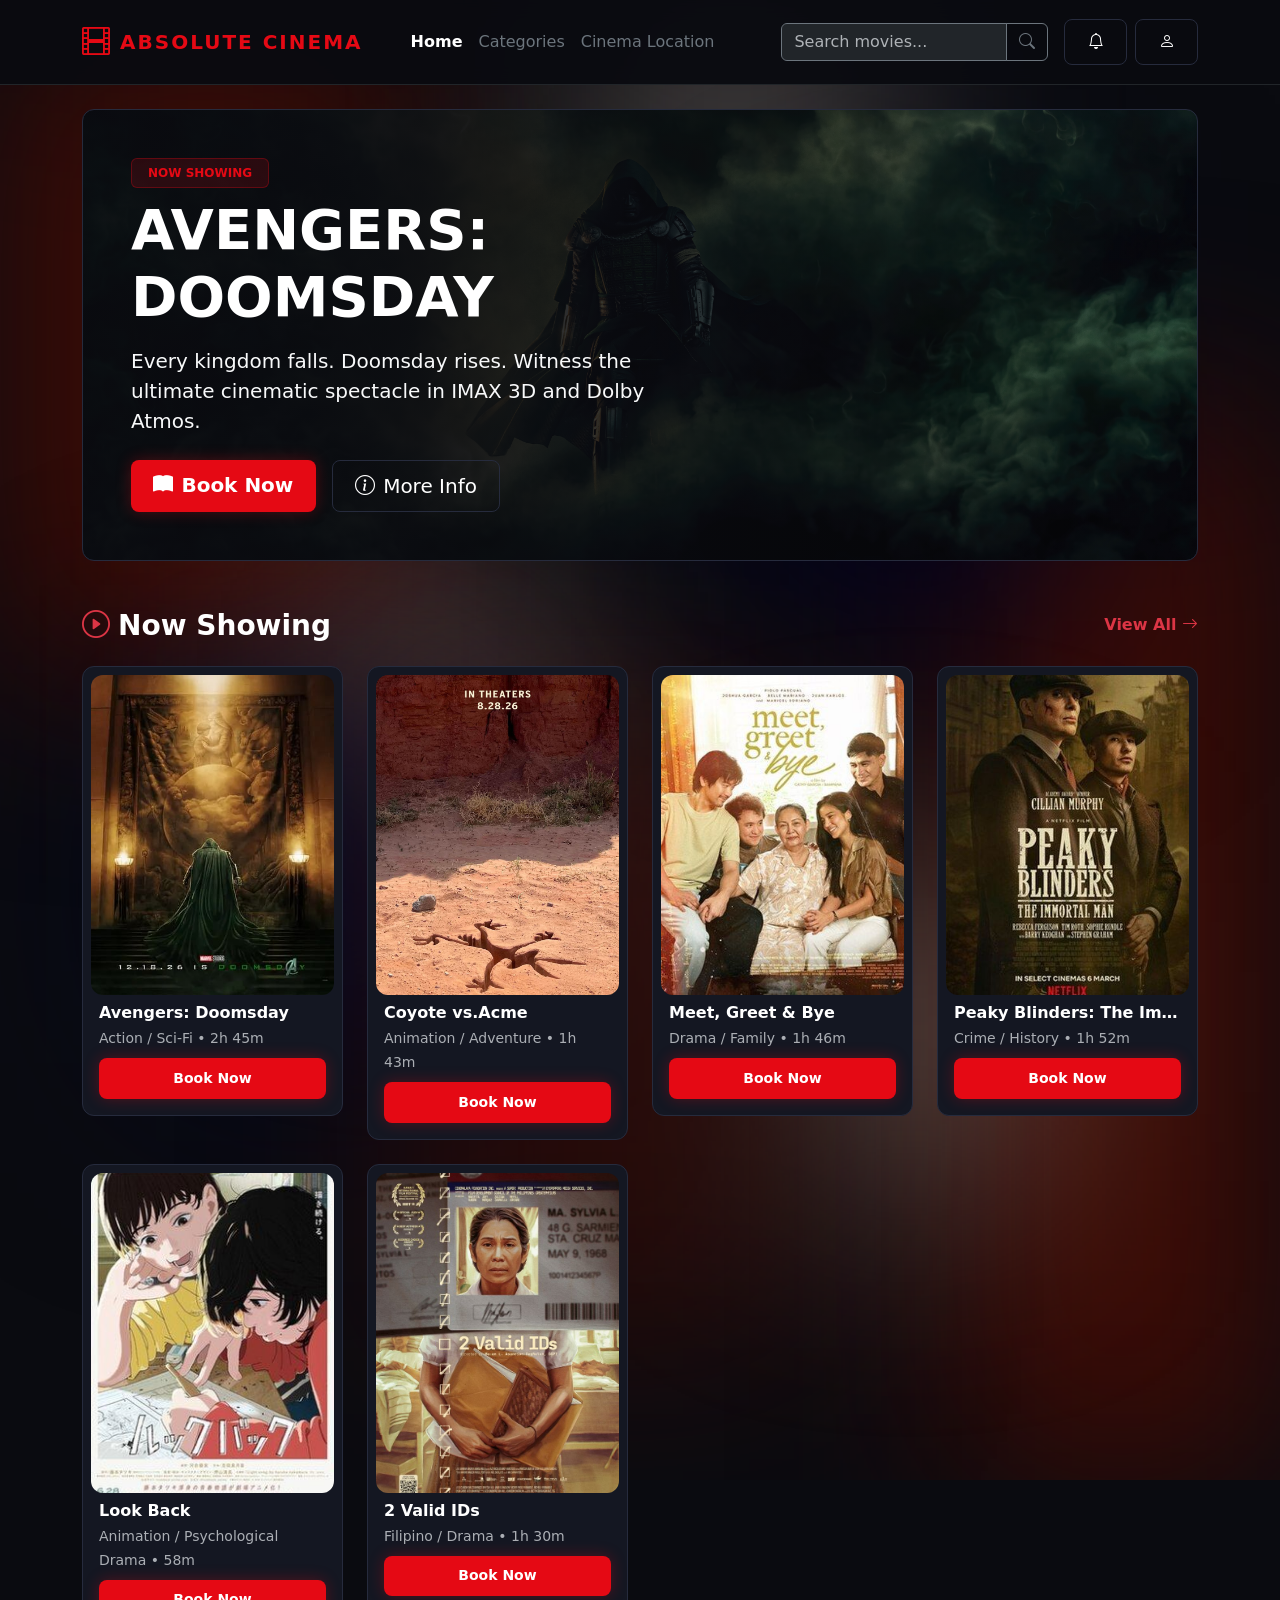
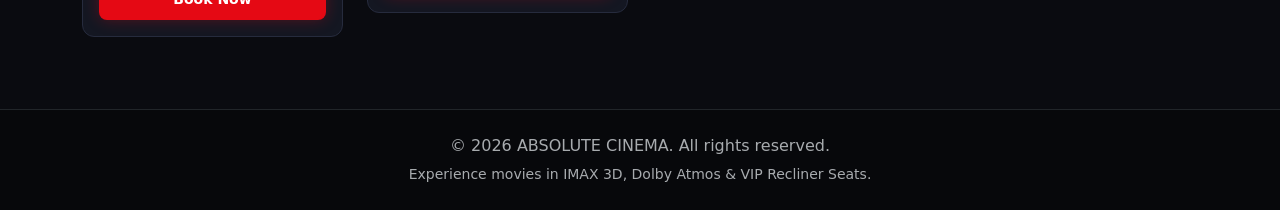
==== commit 31f76efb: "Change button text from 'Details' to 'More Info'" ====
--- a/browse.html
+++ b/browse.html
@@ -22,7 +22,7 @@
 </div>
 
   <!-- Navigation Header -->
-  <nav class="navbar navbar-expand-lg sticky-top border-bottom border-dark py-3" style="background-color: rgba(10,11,16,0.95); backdrop-filter: blur(10px);">
+				<nav class="navbar navbar-expand-lg sticky-top border-bottom border-dark py-3" style="background-color: rgba(10,11,16,0.95); backdrop-filter: blur(10px);">
     <div class="container">
       <a class="navbar-brand cinema-brand d-flex align-items-center gap-2" href="browse.html">
         <i class="bi bi-film fs-3"></i> ABSOLUTE CINEMA
@@ -49,96 +49,99 @@
       </div>
     </div>
   </nav>
-  <main class="py-4">
 
-<div class="container">
+<main class="py-4">
+    
   <!-- Hero Featured Banner -->
-  <div class="bg-cinema-card p-4 p-md-5 mb-5 overflow-hidden position-relative" style="background: linear-gradient(90deg, rgba(10,11,16,0.95) 30%, rgba(10,11,16,0.4)), url('images/doomsday_landscape.jpg') center/cover;">
-    <div class="row align-items-center">
-      <div class="col-lg-7">
-        <span class="badge badge-format mb-2 px-3 py-2">NOW SHOWING</span>
-        <h1 class="display-4 fw-bold text-white mb-3">AVENGERS: DOOMSDAY</h1>
-        <p class="lead text-light mb-4">Every kingdom falls. Doomsday rises. Witness the ultimate cinematic spectacle in IMAX 3D and Dolby Atmos.</p>
-        <div class="d-flex gap-3">
-          <a href="showtime.html" class="btn btn-cinema btn-lg">
-            <i class="bi bi-book-fill me-2"></i>Book Now
-          </a>
-          <a href="movie-detail.html" class="btn btn-cinema-outline btn-lg"><i class="bi bi-info-circle me-2"></i>Details</a>
+  <div class="container">
+    <div class="bg-cinema-card p-4 p-md-5 mb-5 overflow-hidden position-relative" style="background: linear-gradient(90deg, rgba(10,11,16,0.95) 30%, rgba(10,11,16,0.4)), url('images/doomsday_landscape.jpg') center/cover;">
+      <div class="row align-items-center">
+        <div class="col-lg-7">
+          <span class="badge badge-format mb-2 px-3 py-2">NOW SHOWING</span>
+          <h1 class="display-4 fw-bold text-white mb-3">AVENGERS: DOOMSDAY</h1>
+          <p class="lead text-light mb-4">Every kingdom falls. Doomsday rises. Witness the ultimate cinematic spectacle in IMAX 3D and Dolby Atmos.</p>
+          <div class="d-flex gap-3">
+            <a href="showtime.html" class="btn btn-cinema btn-lg">
+              <i class="bi bi-book-fill me-2"></i>Book Now
+            </a>
+            <a href="movie-detail.html" class="btn btn-cinema-outline btn-lg"><i class="bi bi-info-circle me-2"></i>More Info</a>
+          </div>
+        </div>
+      </div>
+    </div>
+  
+    <!-- Now Showing Section -->
+    <div class="d-flex justify-content-between align-items-center mb-4">
+      <h3 class="fw-bold m-0"><i class="bi bi-play-circle text-danger me-2"></i>Now Showing</h3>
+      <a href="categories.html" class="text-danger text-decoration-none fw-semibold">View All <i class="bi bi-arrow-right"></i></a>
+    </div>
+  
+    <div class="row g-4 mb-5">
+      <div class="col-6 col-md-4 col-lg-3">
+        <div class="poster-card bg-cinema-card p-2">
+          <a href="movie-detail.html?id=avengers-doomsday"><img src="images/avengersdoomsday.jpg" class="poster-img" alt="Poster"></a>
+          <div class="p-2">
+            <h6 class="fw-bold mb-1 text-truncate">Avengers: Doomsday</h6>
+            <small class="text-muted">Action / Sci-Fi • 2h 45m</small>
+            <a href="showtime.html?id=avengers-doomsday" class="btn btn-cinema btn-sm w-100 mt-2">Book Now</a>
+          </div>
+        </div>
+      </div>
+      <div class="col-6 col-md-4 col-lg-3">
+        <div class="poster-card bg-cinema-card p-2">
+          <a href="movie-detail.html?id=coyote-vs-acme"><img src="images/coyotevsacme.jpg" class="poster-img" alt="Poster"></a>
+          <div class="p-2">
+            <h6 class="fw-bold mb-1 text-truncate">Coyote vs.Acme</h6>
+            <small class="text-muted">Animation / Adventure • 1h 43m</small>
+            <a href="showtime.html?id=coyote-vs-acme" class="btn btn-cinema btn-sm w-100 mt-2">Book Now</a>
+          </div>
+        </div>
+      </div>
+      <div class="col-6 col-md-4 col-lg-3">
+        <div class="poster-card bg-cinema-card p-2">
+          <a href="movie-detail.html?id=meet-greet-bye"><img src="images/meetgreetbye.jpg" class="poster-img" alt="Poster"></a>
+          <div class="p-2">
+            <h6 class="fw-bold mb-1 text-truncate">Meet, Greet & Bye</h6>
+            <small class="text-muted">Drama / Family • 1h 46m</small>
+            <a href="showtime.html?id=meet-greet-bye" class="btn btn-cinema btn-sm w-100 mt-2">Book Now</a>
+          </div>
+        </div>
+      </div>
+      <div class="col-6 col-md-4 col-lg-3">
+        <div class="poster-card bg-cinema-card p-2">
+          <a href="movie-detail.html?id=peaky-blinders"><img src="images/peakyblinders.jpg" class="poster-img" alt="Poster"></a>
+          <div class="p-2">
+            <h6 class="fw-bold mb-1 text-truncate">Peaky Blinders: The Immortal Man</h6>
+            <small class="text-muted">Crime / History • 1h 52m</small>
+            <a href="showtime.html?id=peaky-blinders" class="btn btn-cinema btn-sm w-100 mt-2">Book Now</a>
+          </div>
+        </div>
+      </div>
+      <div class="col-6 col-md-4 col-lg-3">
+        <div class="poster-card bg-cinema-card p-2">
+          <a href="movie-detail.html?id=look-back"><img src="images/lookback.jpg" class="poster-img" alt="Poster"></a>
+          <div class="p-2">
+            <h6 class="fw-bold mb-1 text-truncate">Look Back</h6>
+            <small class="text-muted">Animation / Psychological Drama • 58m</small>
+            <a href="showtime.html?id=look-back" class="btn btn-cinema btn-sm w-100 mt-2">Book Now</a>
+          </div>
+        </div>
+      </div>
+      <div class="col-6 col-md-4 col-lg-3">
+        <div class="poster-card bg-cinema-card p-2">
+          <a href="movie-detail.html?id=2-valid-ids"><img src="images/2validids.jpg" class="poster-img" alt="Poster"></a>
+          <div class="p-2">
+            <h6 class="fw-bold mb-1 text-truncate">2 Valid IDs</h6>
+            <small class="text-muted">Filipino / Drama • 1h 30m</small>
+            <a href="showtime.html?id=2-valid-ids" class="btn btn-cinema btn-sm w-100 mt-2">Book Now</a>
+          </div>
         </div>
       </div>
     </div>
   </div>
-
-  <!-- Now Showing Section -->
-  <div class="d-flex justify-content-between align-items-center mb-4">
-    <h3 class="fw-bold m-0"><i class="bi bi-play-circle text-danger me-2"></i>Now Showing</h3>
-    <a href="categories.html" class="text-danger text-decoration-none fw-semibold">View All <i class="bi bi-arrow-right"></i></a>
-  </div>
-
-  <div class="row g-4 mb-5">
-    <div class="col-6 col-md-4 col-lg-3">
-      <div class="poster-card bg-cinema-card p-2">
-        <a href="movie-detail.html?id=avengers-doomsday"><img src="images/avengersdoomsday.jpg" class="poster-img" alt="Poster"></a>
-        <div class="p-2">
-          <h6 class="fw-bold mb-1 text-truncate">Avengers: Doomsday</h6>
-          <small class="text-muted">Action / Sci-Fi • 2h 45m</small>
-          <a href="showtime.html?id=avengers-doomsday" class="btn btn-cinema btn-sm w-100 mt-2">Book Now</a>
-        </div>
-      </div>
-    </div>
-    <div class="col-6 col-md-4 col-lg-3">
-      <div class="poster-card bg-cinema-card p-2">
-        <a href="movie-detail.html?id=coyote-vs-acme"><img src="images/coyotevsacme.jpg" class="poster-img" alt="Poster"></a>
-        <div class="p-2">
-          <h6 class="fw-bold mb-1 text-truncate">Coyote vs.Acme</h6>
-          <small class="text-muted">Animation / Adventure • 1h 43m</small>
-          <a href="showtime.html?id=coyote-vs-acme" class="btn btn-cinema btn-sm w-100 mt-2">Book Now</a>
-        </div>
-      </div>
-    </div>
-    <div class="col-6 col-md-4 col-lg-3">
-      <div class="poster-card bg-cinema-card p-2">
-        <a href="movie-detail.html?id=meet-greet-bye"><img src="images/meetgreetbye.jpg" class="poster-img" alt="Poster"></a>
-        <div class="p-2">
-          <h6 class="fw-bold mb-1 text-truncate">Meet, Greet & Bye</h6>
-          <small class="text-muted">Drama / Family • 1h 46m</small>
-          <a href="showtime.html?id=meet-greet-bye" class="btn btn-cinema btn-sm w-100 mt-2">Book Now</a>
-        </div>
-      </div>
-    </div>
-    <div class="col-6 col-md-4 col-lg-3">
-      <div class="poster-card bg-cinema-card p-2">
-        <a href="movie-detail.html?id=peaky-blinders"><img src="images/peakyblinders.jpg" class="poster-img" alt="Poster"></a>
-        <div class="p-2">
-          <h6 class="fw-bold mb-1 text-truncate">Peaky Blinders: The Immortal Man</h6>
-          <small class="text-muted">Crime / History • 1h 52m</small>
-          <a href="showtime.html?id=peaky-blinders" class="btn btn-cinema btn-sm w-100 mt-2">Book Now</a>
-        </div>
-      </div>
-    </div>
-    <div class="col-6 col-md-4 col-lg-3">
-      <div class="poster-card bg-cinema-card p-2">
-        <a href="movie-detail.html?id=look-back"><img src="images/lookback.jpg" class="poster-img" alt="Poster"></a>
-        <div class="p-2">
-          <h6 class="fw-bold mb-1 text-truncate">Look Back</h6>
-          <small class="text-muted">Animation / Psychological Drama • 58m</small>
-          <a href="showtime.html?id=look-back" class="btn btn-cinema btn-sm w-100 mt-2">Book Now</a>
-        </div>
-      </div>
-    </div>
-    <div class="col-6 col-md-4 col-lg-3">
-      <div class="poster-card bg-cinema-card p-2">
-        <a href="movie-detail.html?id=2-valid-ids"><img src="images/2validids.jpg" class="poster-img" alt="Poster"></a>
-        <div class="p-2">
-          <h6 class="fw-bold mb-1 text-truncate">2 Valid IDs</h6>
-          <small class="text-muted">Filipino / Drama • 1h 30m</small>
-          <a href="showtime.html?id=2-valid-ids" class="btn btn-cinema btn-sm w-100 mt-2">Book Now</a>
-        </div>
-      </div>
-    </div>
-  </div>
-</div>
-  </main>
+  
+</main>
+  
   <!-- Footer -->
   <footer class="border-top border-dark py-4 mt-auto" style="background-color: #07080b;">
     <div class="container text-center text-muted">
--- a/css/style.css
+++ b/css/style.css
@@ -139,6 +139,30 @@
 .blur-background.variant-3 .rect-8 {
   left: 31.46%; right: 23.94%; top: 47.47%; bottom: 8.89%;
   background: rgba(61, 11, 5, 0.56); filter: blur(99.5px); transform: none;
+}
+
+// Location CSS
+.cinema-region-card {
+  background-color: #0b0d14;
+  border: 1px solid rgba(255, 255, 255, 0.12);
+  border-radius: 8px;
+  overflow: hidden;
+}
+
+.cinema-region-toggle {
+  background: transparent;
+  border: none;
+  color: #ffffff;
+  text-align: left;
+}
+
+.branch-details-content {
+  background-color: #12151f;
+  border: 1px solid rgba(255, 255, 255, 0.18);
+}
+
+.btn-details-toggle {
+  font-size: 0.85rem;
 }
 
 
@@ -434,4 +458,4 @@
 .date-btn:focus-visible {
   outline: 2px solid #ffffff;
   outline-offset: 3px;
-}+}
